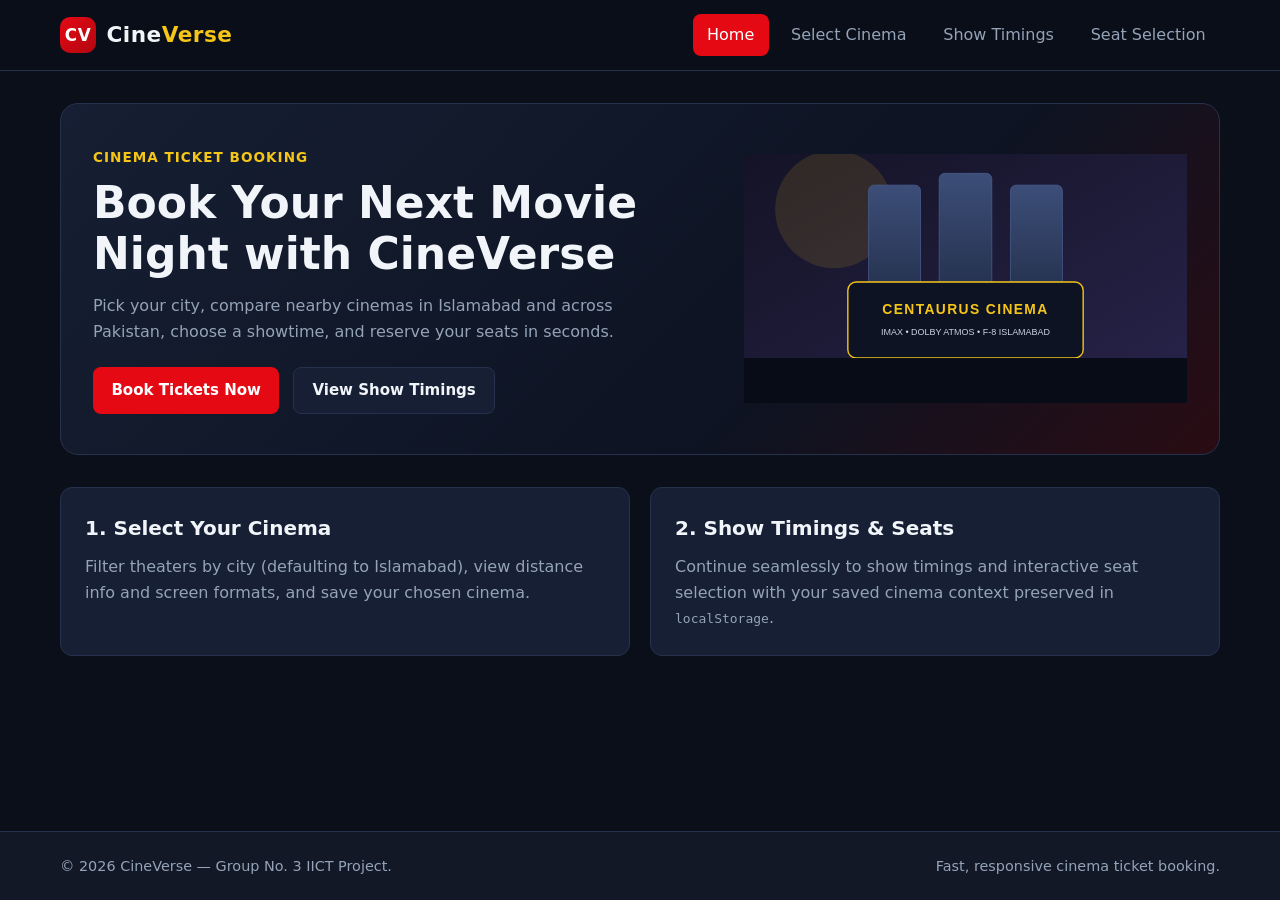
==== index.html @ bea9047e "Add project structure and Select Cinema page with localStorage" ====
<!DOCTYPE html>
<html lang="en">
<head>
  <meta charset="UTF-8" />
  <meta name="viewport" content="width=device-width, initial-scale=1.0" />
  <title>CineVerse | Cinema Ticket Booking</title>
  <link rel="stylesheet" href="css/style.css" />
</head>
<body>
  <!-- Site Header & Responsive Navigation -->
  <header class="site-header">
    <div class="container navbar">
      <a href="index.html" class="brand-logo" aria-label="CineVerse Home">
        <span class="brand-badge" aria-hidden="true">CV</span>
        <span>Cine<span class="brand-highlight">Verse</span></span>
      </a>

      <button
        type="button"
        id="hamburgerBtn"
        class="hamburger-btn"
        aria-label="Toggle navigation menu"
        aria-expanded="false"
        aria-controls="primaryNav"
      >
        <span class="hamburger-line"></span>
        <span class="hamburger-line"></span>
        <span class="hamburger-line"></span>
      </button>

      <nav aria-label="Primary Navigation">
        <ul id="primaryNav" class="nav-links">
          <li><a href="index.html" class="nav-link active">Home</a></li>
          <li><a href="pages/select-cinema.html" class="nav-link">Select Cinema</a></li>
          <li><a href="pages/show-timings.html" class="nav-link">Show Timings</a></li>
          <li><a href="pages/seat-selection.html" class="nav-link">Seat Selection</a></li>
        </ul>
      </nav>
    </div>
  </header>

  <!-- Main Landing Content -->
  <main class="main-content">
    <div class="container">
      <section class="landing-banner" aria-labelledby="heroHeading">
        <div>
          <span class="landing-eyebrow">Cinema Ticket Booking</span>
          <h1 id="heroHeading">Book Your Next Movie Night with CineVerse</h1>
          <p>
            Pick your city, compare nearby cinemas in Islamabad and across Pakistan,
            choose a showtime, and reserve your seats in seconds.
          </p>
          <div class="landing-actions">
            <a href="pages/select-cinema.html" class="btn btn-primary">Book Tickets Now</a>
            <a href="pages/show-timings.html" class="btn btn-secondary">View Show Timings</a>
          </div>
        </div>
        <div>
          <img
            src="images/centaurus-cinema.svg"
            alt="CineVerse featured partner cinema illustration"
          />
        </div>
      </section>

      <section class="starter-grid" aria-label="Booking Flow Overview">
        <article class="info-panel">
          <h2>1. Select Your Cinema</h2>
          <p>
            Filter theaters by city (defaulting to Islamabad), view distance info and
            screen formats, and save your chosen cinema.
          </p>
        </article>
        <article class="info-panel">
          <h2>2. Show Timings &amp; Seats</h2>
          <p>
            Continue seamlessly to show timings and interactive seat selection with
            your saved cinema context preserved in <code>localStorage</code>.
          </p>
        </article>
      </section>
    </div>
  </main>

  <!-- Site Footer -->
  <footer class="site-footer">
    <div class="container footer-inner">
      <p>&copy; 2026 CineVerse &mdash; Group No. 3 IICT Project.</p>
      <p>Fast, responsive cinema ticket booking.</p>
    </div>
  </footer>

  <script src="js/booking.js"></script>
</body>
</html>
---- css/style.css ----
/* ==========================================================================
   CineVerse - Main Stylesheet
   Semantic layout using CSS3 Flexbox, Grid, and responsive media queries.
   ========================================================================== */

/* 1. CSS Custom Properties (Theme Variables) */
:root {
  --color-bg: #0b0f19;
  --color-bg-elevated: #121826;
  --color-surface: #161f33;
  --color-surface-hover: #1d2842;
  --color-border: #26324d;
  --color-text: #f1f5f9;
  --color-text-muted: #94a3b8;
  --color-primary: #e50914;
  --color-primary-hover: #f41b26;
  --color-accent: #f5c518;
  --color-success: #10b981;

  --radius-sm: 8px;
  --radius-md: 12px;
  --radius-lg: 18px;
  --shadow-card: 0 12px 30px rgba(0, 0, 0, 0.35);
  --transition-fast: 0.2s ease;
  --max-width: 1200px;
}

/* 2. Base Reset & Typography */
*,
*::before,
*::after {
  box-sizing: border-box;
  margin: 0;
  padding: 0;
}

html {
  scroll-behavior: smooth;
}

body {
  font-family: "Segoe UI", system-ui, -apple-system, BlinkMacSystemFont, Roboto, sans-serif;
  background-color: var(--color-bg);
  color: var(--color-text);
  line-height: 1.6;
  min-height: 100vh;
  display: flex;
  flex-direction: column;
}

img {
  max-width: 100%;
  display: block;
}

a {
  color: inherit;
  text-decoration: none;
}

button,
select {
  font-family: inherit;
}

.container {
  width: 100%;
  max-width: var(--max-width);
  margin: 0 auto;
  padding: 0 1.25rem;
}

.sr-only {
  position: absolute;
  width: 1px;
  height: 1px;
  padding: 0;
  margin: -1px;
  overflow: hidden;
  clip: rect(0, 0, 0, 0);
  white-space: nowrap;
  border: 0;
}

/* 3. Header & Responsive Navigation (Flexbox + Mobile Hamburger) */
.site-header {
  background-color: rgba(11, 15, 25, 0.94);
  border-bottom: 1px solid var(--color-border);
  position: sticky;
  top: 0;
  z-index: 100;
  backdrop-filter: blur(10px);
}

.navbar {
  display: flex;
  align-items: center;
  justify-content: space-between;
  min-height: 70px;
  position: relative;
}

.brand-logo {
  display: flex;
  align-items: center;
  gap: 0.65rem;
  font-size: 1.35rem;
  font-weight: 800;
  letter-spacing: 0.5px;
}

.brand-badge {
  display: inline-flex;
  align-items: center;
  justify-content: center;
  width: 36px;
  height: 36px;
  border-radius: 10px;
  background: linear-gradient(135deg, var(--color-primary), #b20710);
  color: #ffffff;
  font-size: 1.05rem;
  font-weight: 900;
}

.brand-highlight {
  color: var(--color-accent);
}

/* Hamburger button (visible on mobile) */
.hamburger-btn {
  display: none;
  flex-direction: column;
  justify-content: center;
  gap: 5px;
  width: 42px;
  height: 42px;
  background-color: var(--color-surface);
  border: 1px solid var(--color-border);
  border-radius: var(--radius-sm);
  cursor: pointer;
  padding: 0 9px;
}

.hamburger-line {
  width: 100%;
  height: 2px;
  background-color: var(--color-text);
  border-radius: 2px;
  transition: transform var(--transition-fast), opacity var(--transition-fast);
}

.hamburger-btn[aria-expanded="true"] .hamburger-line:nth-child(1) {
  transform: translateY(7px) rotate(45deg);
}

.hamburger-btn[aria-expanded="true"] .hamburger-line:nth-child(2) {
  opacity: 0;
}

.hamburger-btn[aria-expanded="true"] .hamburger-line:nth-child(3) {
  transform: translateY(-7px) rotate(-45deg);
}

.nav-links {
  display: flex;
  align-items: center;
  list-style: none;
  gap: 0.5rem;
}

.nav-link {
  display: inline-block;
  padding: 0.5rem 0.9rem;
  border-radius: var(--radius-sm);
  color: var(--color-text-muted);
  font-weight: 500;
  transition: color var(--transition-fast), background-color var(--transition-fast);
}

.nav-link:hover,
.nav-link:focus-visible {
  color: var(--color-text);
  background-color: var(--color-surface);
}

.nav-link.active {
  color: #ffffff;
  background-color: var(--color-primary);
}

/* 4. Main Content & Booking Progress Stepper */
.main-content {
  flex: 1;
  padding: 2rem 0 3.5rem;
}

.booking-steps {
  display: flex;
  align-items: center;
  gap: 0.75rem;
  flex-wrap: wrap;
  margin-bottom: 1.75rem;
  padding: 0.9rem 1.1rem;
  background-color: var(--color-bg-elevated);
  border: 1px solid var(--color-border);
  border-radius: var(--radius-md);
}

.step-item {
  display: flex;
  align-items: center;
  gap: 0.5rem;
  font-size: 0.92rem;
  color: var(--color-text-muted);
}

.step-number {
  display: inline-flex;
  align-items: center;
  justify-content: center;
  width: 26px;
  height: 26px;
  border-radius: 50%;
  background-color: var(--color-surface);
  border: 1px solid var(--color-border);
  font-size: 0.8rem;
  font-weight: 700;
}

.step-item.active {
  color: var(--color-text);
  font-weight: 600;
}

.step-item.active .step-number {
  background-color: var(--color-primary);
  border-color: var(--color-primary);
  color: #ffffff;
}

.step-item.completed {
  color: var(--color-success);
}

.step-item.completed .step-number {
  background-color: rgba(16, 185, 129, 0.18);
  border-color: var(--color-success);
  color: var(--color-success);
}

.step-divider {
  color: var(--color-border);
}

/* 5. Page Hero & Filter Bar */
.page-hero {
  display: flex;
  flex-wrap: wrap;
  align-items: flex-end;
  justify-content: space-between;
  gap: 1.5rem;
  margin-bottom: 1.75rem;
}

.hero-text h1 {
  font-size: clamp(1.65rem, 3vw, 2.3rem);
  line-height: 1.2;
  margin-bottom: 0.45rem;
}

.hero-text p {
  color: var(--color-text-muted);
  max-width: 620px;
}

.city-filter-box {
  display: flex;
  flex-direction: column;
  gap: 0.4rem;
  min-width: 230px;
}

.city-filter-label {
  font-size: 0.85rem;
  font-weight: 600;
  color: var(--color-accent);
  text-transform: uppercase;
  letter-spacing: 0.5px;
}

.city-select {
  appearance: none;
  background-color: var(--color-surface);
  color: var(--color-text);
  border: 1px solid var(--color-border);
  border-radius: var(--radius-sm);
  padding: 0.7rem 2.25rem 0.7rem 0.95rem;
  font-size: 1rem;
  font-weight: 500;
  cursor: pointer;
  background-image: linear-gradient(45deg, transparent 50%, var(--color-text-muted) 50%),
    linear-gradient(135deg, var(--color-text-muted) 50%, transparent 50%);
  background-position: calc(100% - 18px) 50%, calc(100% - 12px) 50%;
  background-size: 6px 6px, 6px 6px;
  background-repeat: no-repeat;
  transition: border-color var(--transition-fast);
}

.city-select:hover,
.city-select:focus {
  outline: none;
  border-color: var(--color-accent);
}

/* Results summary & saved selection banner */
.results-toolbar {
  display: flex;
  flex-wrap: wrap;
  align-items: center;
  justify-content: space-between;
  gap: 0.75rem;
  margin-bottom: 1.25rem;
}

.results-count {
  font-size: 0.95rem;
  color: var(--color-text-muted);
}

.saved-selection-pill {
  display: inline-flex;
  align-items: center;
  gap: 0.5rem;
  padding: 0.4rem 0.85rem;
  border-radius: 999px;
  background-color: rgba(245, 197, 24, 0.12);
  border: 1px solid rgba(245, 197, 24, 0.35);
  color: var(--color-accent);
  font-size: 0.88rem;
}

/* 6. Cinema Cards Grid (CSS Grid) */
.cinema-grid {
  display: grid;
  grid-template-columns: repeat(3, minmax(0, 1fr));
  gap: 1.5rem;
}

.cinema-card {
  background-color: var(--color-surface);
  border: 1px solid var(--color-border);
  border-radius: var(--radius-md);
  overflow: hidden;
  display: flex;
  flex-direction: column;
  box-shadow: var(--shadow-card);
  transition: transform var(--transition-fast), border-color var(--transition-fast),
    background-color var(--transition-fast);
}

.cinema-card:hover {
  transform: translateY(-4px);
  border-color: var(--color-accent);
  background-color: var(--color-surface-hover);
}

.cinema-card.is-selected {
  border-color: var(--color-primary);
  box-shadow: 0 0 0 2px rgba(229, 9, 20, 0.35), var(--shadow-card);
}

.cinema-card-media {
  position: relative;
  aspect-ratio: 16 / 9;
  background-color: var(--color-bg-elevated);
  overflow: hidden;
}

.cinema-card-media img {
  width: 100%;
  height: 100%;
  object-fit: cover;
}

.distance-badge {
  position: absolute;
  top: 0.75rem;
  right: 0.75rem;
  background-color: rgba(11, 15, 25, 0.88);
  color: var(--color-accent);
  border: 1px solid rgba(245, 197, 24, 0.4);
  padding: 0.25rem 0.65rem;
  border-radius: 999px;
  font-size: 0.8rem;
  font-weight: 600;
}

.cinema-card-body {
  padding: 1.2rem;
  display: flex;
  flex-direction: column;
  flex: 1;
  gap: 0.8rem;
}

.cinema-card-header {
  display: flex;
  align-items: flex-start;
  justify-content: space-between;
  gap: 0.75rem;
}

.cinema-title {
  font-size: 1.18rem;
  font-weight: 700;
  line-height: 1.3;
}

.cinema-rating {
  flex-shrink: 0;
  background-color: rgba(16, 185, 129, 0.14);
  color: var(--color-success);
  border: 1px solid rgba(16, 185, 129, 0.35);
  padding: 0.18rem 0.5rem;
  border-radius: 6px;
  font-size: 0.82rem;
  font-weight: 700;
}

.cinema-location {
  color: var(--color-text-muted);
  font-size: 0.92rem;
}

.cinema-meta {
  display: flex;
  flex-wrap: wrap;
  gap: 0.45rem;
}

.feature-tag {
  font-size: 0.78rem;
  font-weight: 600;
  padding: 0.22rem 0.55rem;
  border-radius: 6px;
  background-color: var(--color-bg-elevated);
  border: 1px solid var(--color-border);
  color: #cbd5e1;
}

.cinema-card-footer {
  margin-top: auto;
  padding-top: 0.65rem;
  border-top: 1px solid var(--color-border);
  display: flex;
  align-items: center;
  justify-content: space-between;
  gap: 0.75rem;
}

.screens-info {
  font-size: 0.85rem;
  color: var(--color-text-muted);
}

/* 7. Buttons */
.btn {
  display: inline-flex;
  align-items: center;
  justify-content: center;
  gap: 0.4rem;
  padding: 0.65rem 1.15rem;
  border-radius: var(--radius-sm);
  border: none;
  font-size: 0.94rem;
  font-weight: 600;
  cursor: pointer;
  transition: background-color var(--transition-fast), transform var(--transition-fast);
}

.btn-primary {
  background-color: var(--color-primary);
  color: #ffffff;
}

.btn-primary:hover,
.btn-primary:focus-visible {
  background-color: var(--color-primary-hover);
}

.btn-secondary {
  background-color: var(--color-surface);
  color: var(--color-text);
  border: 1px solid var(--color-border);
}

.btn-secondary:hover,
.btn-secondary:focus-visible {
  background-color: var(--color-surface-hover);
}

/* 8. Home Landing & Starter Page Sections */
.landing-banner {
  background: linear-gradient(135deg, #161f33 0%, #0d1322 65%, #2a0c13 100%);
  border: 1px solid var(--color-border);
  border-radius: var(--radius-lg);
  padding: 2.5rem 2rem;
  display: grid;
  grid-template-columns: 1.4fr 1fr;
  gap: 2rem;
  align-items: center;
  margin-bottom: 2rem;
}

.landing-eyebrow {
  display: inline-block;
  color: var(--color-accent);
  font-size: 0.85rem;
  font-weight: 700;
  text-transform: uppercase;
  letter-spacing: 1px;
  margin-bottom: 0.6rem;
}

.landing-banner h1 {
  font-size: clamp(1.9rem, 3.6vw, 2.75rem);
  line-height: 1.15;
  margin-bottom: 0.85rem;
}

.landing-banner p {
  color: var(--color-text-muted);
  margin-bottom: 1.4rem;
  max-width: 56ch;
}

.landing-actions {
  display: flex;
  flex-wrap: wrap;
  gap: 0.85rem;
}

.info-panel {
  background-color: var(--color-surface);
  border: 1px solid var(--color-border);
  border-radius: var(--radius-md);
  padding: 1.5rem;
}

.info-panel h2 {
  font-size: 1.25rem;
  margin-bottom: 0.65rem;
}

.info-panel p {
  color: var(--color-text-muted);
}

.starter-grid {
  display: grid;
  grid-template-columns: repeat(2, minmax(0, 1fr));
  gap: 1.25rem;
  margin-top: 1.25rem;
}

.empty-state {
  grid-column: 1 / -1;
  text-align: center;
  padding: 2.5rem 1.5rem;
  background-color: var(--color-surface);
  border: 1px dashed var(--color-border);
  border-radius: var(--radius-md);
  color: var(--color-text-muted);
}

/* 9. Footer */
.site-footer {
  background-color: var(--color-bg-elevated);
  border-top: 1px solid var(--color-border);
  padding: 1.4rem 0;
  color: var(--color-text-muted);
  font-size: 0.9rem;
}

.footer-inner {
  display: flex;
  flex-wrap: wrap;
  align-items: center;
  justify-content: space-between;
  gap: 0.75rem;
}

/* 10. Responsive Breakpoints (Tablet & Mobile) */
@media (max-width: 992px) {
  .cinema-grid {
    grid-template-columns: repeat(2, minmax(0, 1fr));
  }

  .landing-banner {
    grid-template-columns: 1fr;
  }
}

@media (max-width: 768px) {
  .hamburger-btn {
    display: flex;
  }

  .nav-links {
    display: none;
    position: absolute;
    top: 70px;
    left: 0;
    right: 0;
    flex-direction: column;
    align-items: stretch;
    background-color: var(--color-bg-elevated);
    border: 1px solid var(--color-border);
    border-radius: var(--radius-md);
    padding: 0.75rem;
    box-shadow: var(--shadow-card);
  }

  .nav-links.is-open {
    display: flex;
  }

  .nav-link {
    width: 100%;
    padding: 0.75rem 1rem;
  }

  .cinema-grid,
  .starter-grid {
    grid-template-columns: 1fr;
  }

  .city-filter-box {
    width: 100%;
  }
}
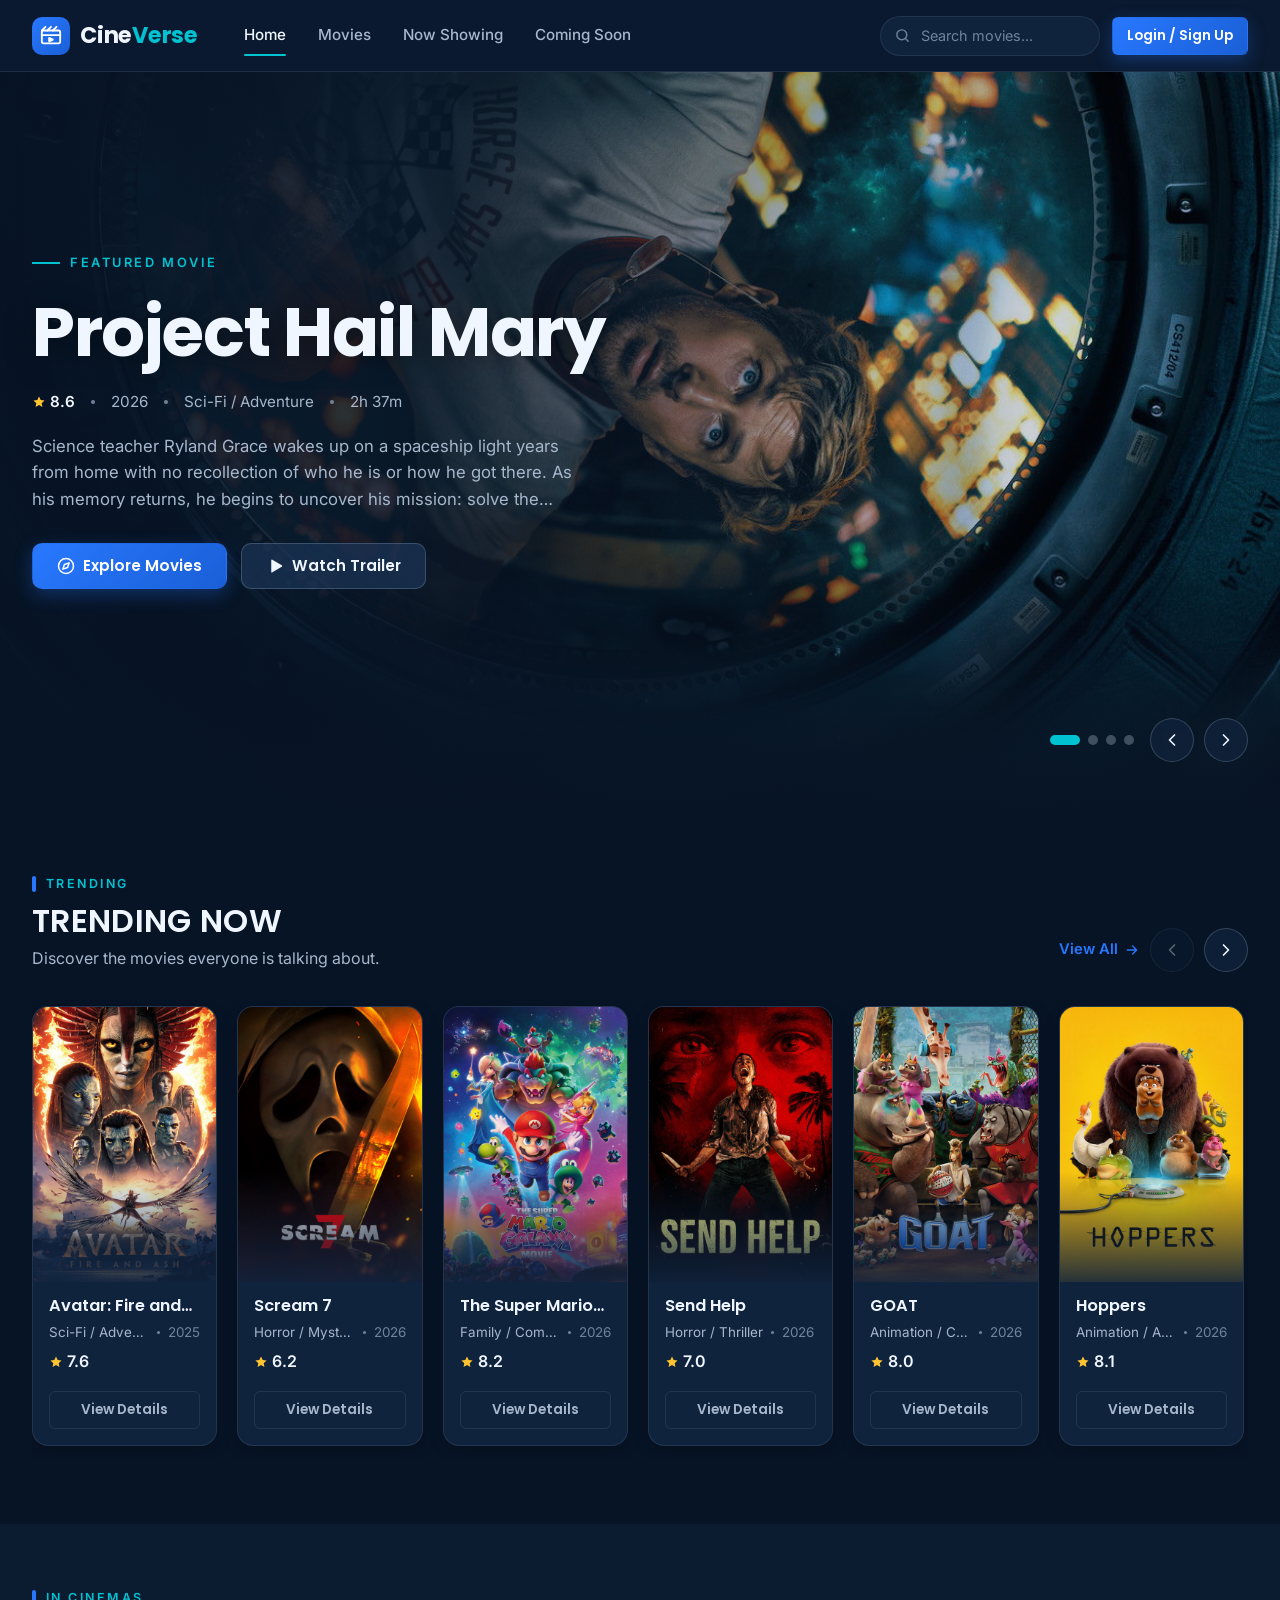
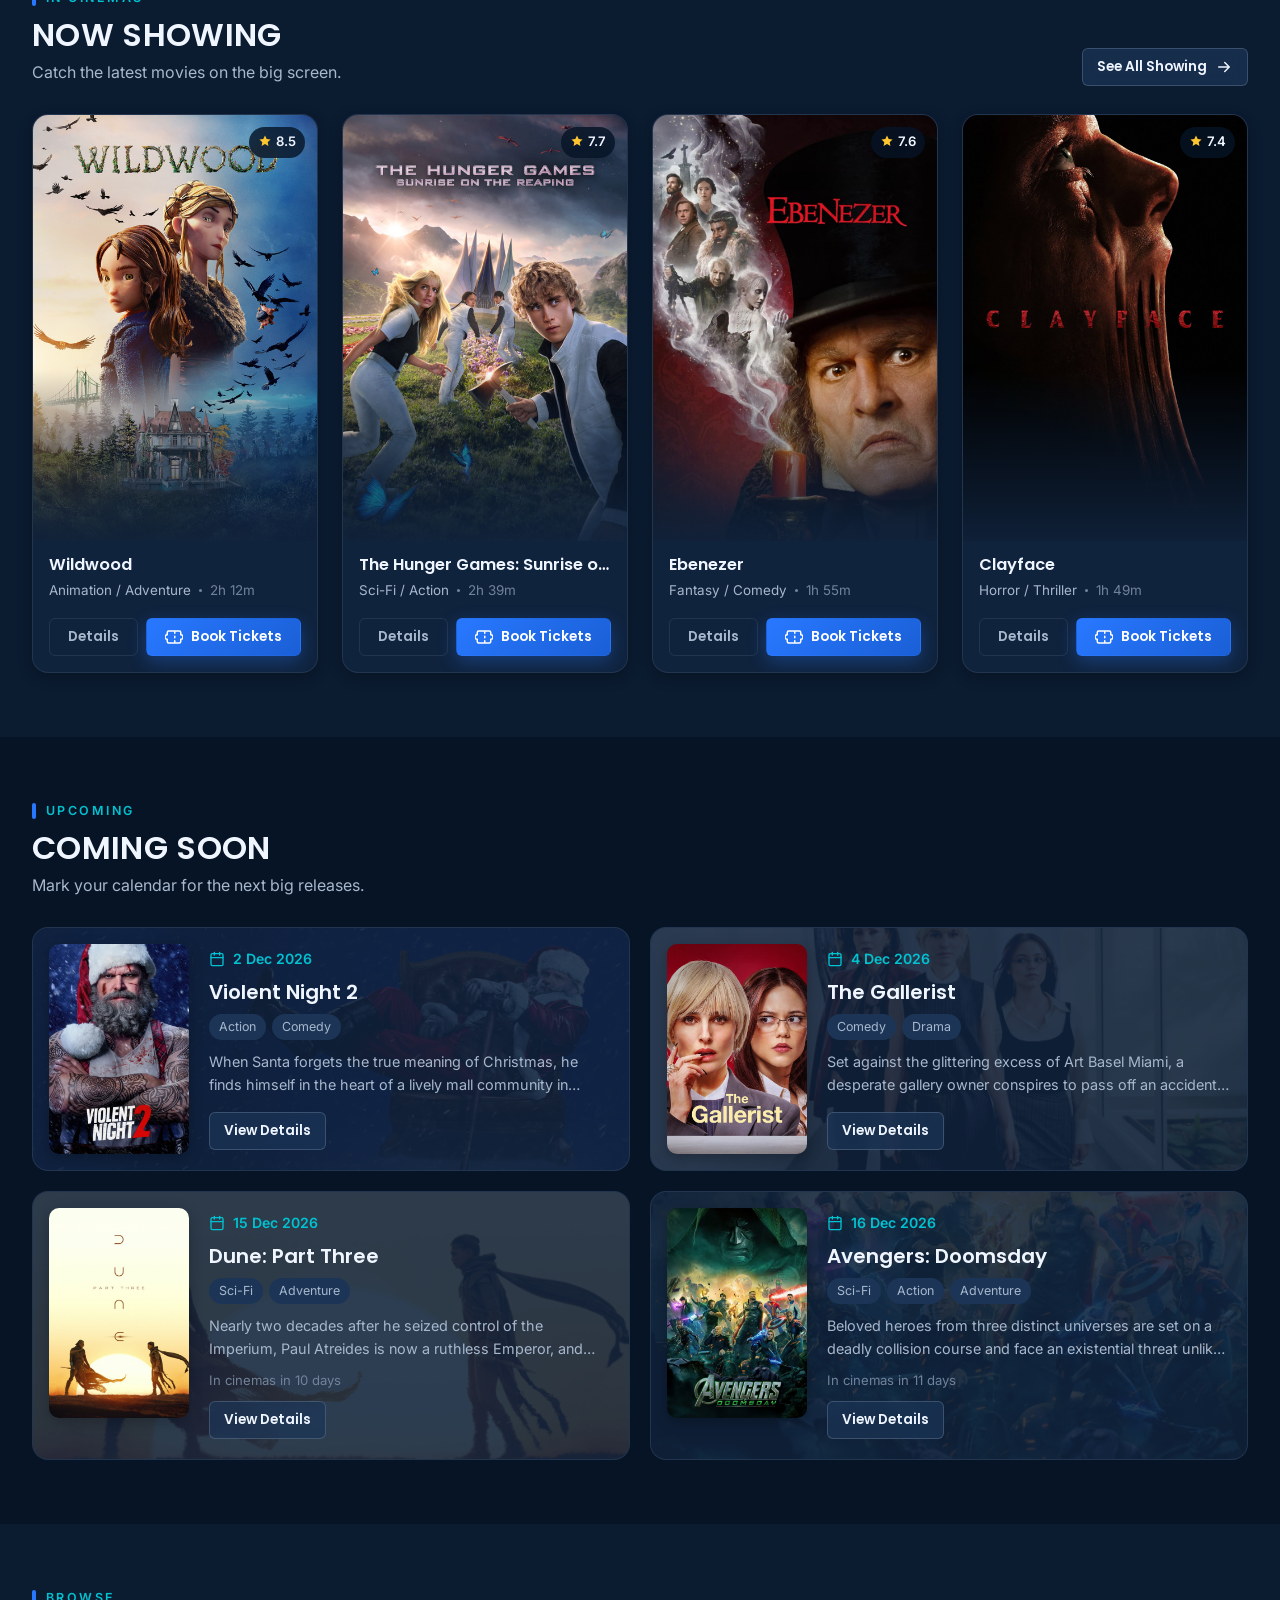
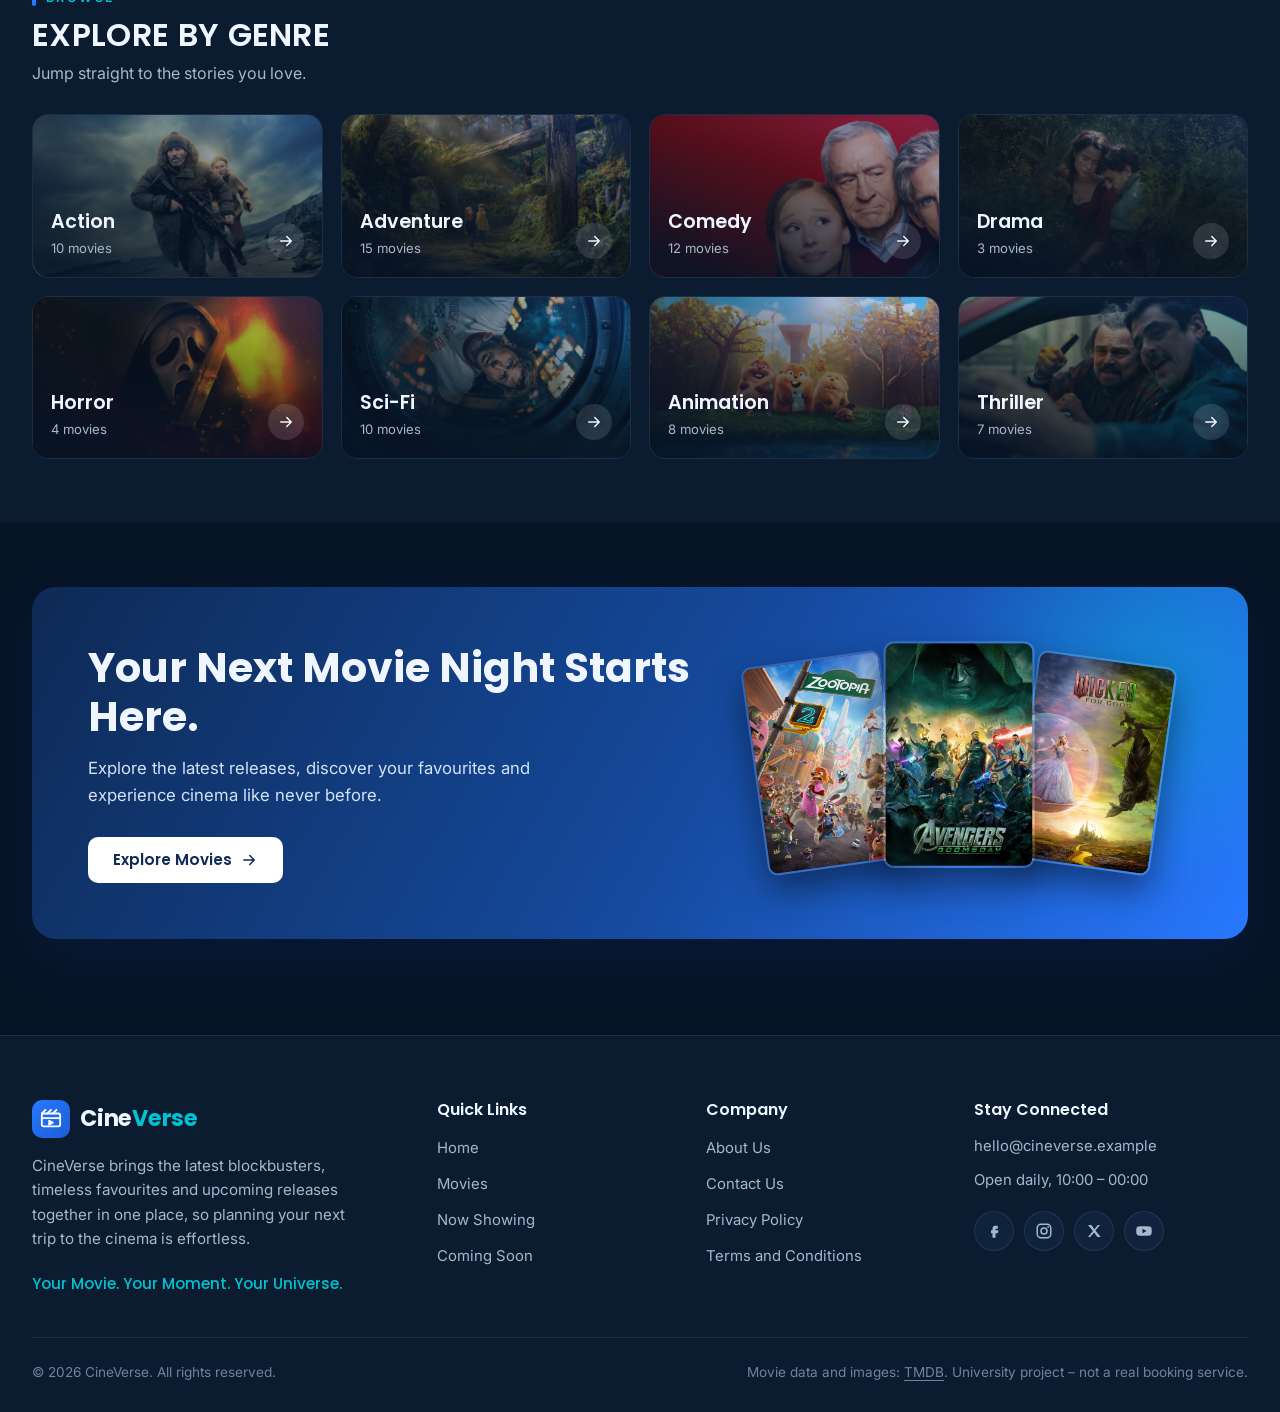
==== commit 47b0b5da: "Theme changed Theme is changed and so are the files. New images of movies are added which are real a" ====
--- a/index.html
+++ b/index.html
@@ -1,95 +1,218 @@
 <!DOCTYPE html>
 <html lang="en">
 <head>
-  <meta charset="UTF-8" />
-  <meta name="viewport" content="width=device-width, initial-scale=1.0" />
-  <title>CineVerse | Cinema Ticket Booking</title>
-  <link rel="stylesheet" href="css/style.css" />
+  <meta charset="UTF-8">
+  <meta name="viewport" content="width=device-width, initial-scale=1.0">
+  <meta name="description" content="CineVerse – discover trending movies, see what is showing in cinemas and explore upcoming releases.">
+  <meta name="theme-color" content="#071426">
+  <title>CineVerse | Your Movie. Your Moment. Your Universe.</title>
+  <link rel="icon" href="assets/favicon.svg" type="image/svg+xml">
+  <link rel="preconnect" href="https://fonts.googleapis.com">
+  <link rel="preconnect" href="https://fonts.gstatic.com" crossorigin>
+  <link href="https://fonts.googleapis.com/css2?family=Inter:wght@400;500;600&family=Poppins:wght@500;600;700&display=swap" rel="stylesheet">
+  <link rel="stylesheet" href="css/style.css">
 </head>
-<body>
-  <!-- Site Header & Responsive Navigation -->
-  <header class="site-header">
-    <div class="container navbar">
-      <a href="index.html" class="brand-logo" aria-label="CineVerse Home">
-        <span class="brand-badge" aria-hidden="true">CV</span>
-        <span>Cine<span class="brand-highlight">Verse</span></span>
+<body data-page="home">
+  <a class="skip-link" href="#main">Skip to content</a>
+
+  <!-- ===== Shared navigation bar ===== -->
+  <header class="navbar">
+    <div class="container navbar__inner">
+      <a class="logo" href="index.html" aria-label="CineVerse home">
+        <span class="logo__icon"><svg viewBox="0 0 24 24" fill="none" stroke="currentColor" stroke-width="2" stroke-linecap="round" stroke-linejoin="round" aria-hidden="true"><rect x="2" y="6" width="20" height="14" rx="2"/><path d="m2 6 4-4M8 6l4-4M14 6l4-4M2 11h20"/><path d="m10 14 4 2-4 2z" fill="currentColor"/></svg></span>
+        <span>Cine<span class="logo__accent">Verse</span></span>
       </a>
-
-      <button
-        type="button"
-        id="hamburgerBtn"
-        class="hamburger-btn"
-        aria-label="Toggle navigation menu"
-        aria-expanded="false"
-        aria-controls="primaryNav"
-      >
-        <span class="hamburger-line"></span>
-        <span class="hamburger-line"></span>
-        <span class="hamburger-line"></span>
-      </button>
-
-      <nav aria-label="Primary Navigation">
-        <ul id="primaryNav" class="nav-links">
-          <li><a href="index.html" class="nav-link active">Home</a></li>
-          <li><a href="pages/select-cinema.html" class="nav-link">Select Cinema</a></li>
-          <li><a href="pages/show-timings.html" class="nav-link">Show Timings</a></li>
-          <li><a href="pages/seat-selection.html" class="nav-link">Seat Selection</a></li>
+      <nav aria-label="Main">
+        <ul class="nav-links">
+          <li><a href="index.html" class="is-active" aria-current="page">Home</a></li>
+          <li><a href="movies.html">Movies</a></li>
+          <li><a href="now-showing.html">Now Showing</a></li>
+          <li><a href="index.html#coming-soon">Coming Soon</a></li>
         </ul>
       </nav>
+      <div class="nav-actions">
+        <form class="nav-search" action="movies.html" method="get" role="search">
+          <svg viewBox="0 0 24 24" fill="none" stroke="currentColor" stroke-width="2" stroke-linecap="round" aria-hidden="true"><circle cx="11" cy="11" r="7"/><path d="m20 20-3.5-3.5"/></svg>
+          <label class="visually-hidden" for="nav-search-input">Search movies</label>
+          <input id="nav-search-input" type="search" name="search" placeholder="Search movies..." autocomplete="off">
+        </form>
+        <a class="btn btn--primary btn--sm btn--login" href="placeholder.html?page=login" data-login>Login / Sign Up</a>
+        <button class="nav-toggle" type="button" aria-label="Open menu" aria-expanded="false" aria-controls="mobile-menu">
+          <svg class="icon-open" viewBox="0 0 24 24" fill="none" stroke="currentColor" stroke-width="2" stroke-linecap="round" aria-hidden="true"><path d="M4 7h16M4 12h16M4 17h16"/></svg>
+          <svg class="icon-close" viewBox="0 0 24 24" fill="none" stroke="currentColor" stroke-width="2" stroke-linecap="round" aria-hidden="true"><path d="M18 6 6 18M6 6l12 12"/></svg>
+        </button>
+      </div>
     </div>
   </header>
 
-  <!-- Main Landing Content -->
-  <main class="main-content">
+  <!-- Mobile menu (opened by the hamburger button) -->
+  <div class="mobile-menu" id="mobile-menu">
+    <form class="nav-search" action="movies.html" method="get" role="search">
+          <svg viewBox="0 0 24 24" fill="none" stroke="currentColor" stroke-width="2" stroke-linecap="round" aria-hidden="true"><circle cx="11" cy="11" r="7"/><path d="m20 20-3.5-3.5"/></svg>
+          <label class="visually-hidden" for="mobile-search-input">Search movies</label>
+          <input id="mobile-search-input" type="search" name="search" placeholder="Search movies..." autocomplete="off">
+        </form>
+    <nav aria-label="Mobile">
+      <ul class="mobile-menu__links">
+        <li><a href="index.html" class="is-active" aria-current="page">Home</a></li>
+        <li><a href="movies.html">Movies</a></li>
+        <li><a href="now-showing.html">Now Showing</a></li>
+        <li><a href="index.html#coming-soon">Coming Soon</a></li>
+      </ul>
+    </nav>
+    <a class="btn btn--primary btn--block" href="placeholder.html?page=login" data-login>Login / Sign Up</a>
+  </div>
+
+  <main id="main">
+    <!-- ===== A. Hero carousel (slides are built from js/movies.js) ===== -->
+    <section class="hero" id="hero" aria-roledescription="carousel" aria-label="Featured movies">
+      <div class="hero__slides"></div>
+      <div class="hero__controls">
+        <div class="container">
+          <div class="hero__dots" role="group" aria-label="Choose slide"></div>
+          <div class="section-head__actions">
+            <button type="button" class="icon-btn hero__prev" aria-label="Previous slide"><svg viewBox="0 0 24 24" fill="none" stroke="currentColor" stroke-width="2" stroke-linecap="round" stroke-linejoin="round" aria-hidden="true"><path d="m15 18-6-6 6-6"/></svg></button>
+            <button type="button" class="icon-btn hero__next" aria-label="Next slide"><svg viewBox="0 0 24 24" fill="none" stroke="currentColor" stroke-width="2" stroke-linecap="round" stroke-linejoin="round" aria-hidden="true"><path d="m9 18 6-6-6-6"/></svg></button>
+          </div>
+        </div>
+      </div>
+    </section>
+
+    <!-- ===== B. Trending Now ===== -->
+    <section class="section" aria-labelledby="trending-title">
+      <div class="container reveal">
+        <div class="section-head">
+          <div>
+            <span class="section-head__eyebrow">Trending</span>
+            <h2 id="trending-title">TRENDING NOW</h2>
+            <p>Discover the movies everyone is talking about.</p>
+          </div>
+          <div class="section-head__actions">
+            <a class="text-link" href="movies.html">View All <svg viewBox="0 0 24 24" fill="none" stroke="currentColor" stroke-width="2" stroke-linecap="round" stroke-linejoin="round" aria-hidden="true"><path d="M5 12h14M13 6l6 6-6 6"/></svg></a>
+            <button type="button" class="icon-btn" id="trending-prev" aria-label="Scroll trending movies left"><svg viewBox="0 0 24 24" fill="none" stroke="currentColor" stroke-width="2" stroke-linecap="round" stroke-linejoin="round" aria-hidden="true"><path d="m15 18-6-6 6-6"/></svg></button>
+            <button type="button" class="icon-btn" id="trending-next" aria-label="Scroll trending movies right"><svg viewBox="0 0 24 24" fill="none" stroke="currentColor" stroke-width="2" stroke-linecap="round" stroke-linejoin="round" aria-hidden="true"><path d="m9 18 6-6-6-6"/></svg></button>
+          </div>
+        </div>
+        <div class="movie-row" id="trending-row"></div>
+      </div>
+    </section>
+
+    <!-- ===== C. Now Showing preview ===== -->
+    <section class="section section--alt" aria-labelledby="now-title">
+      <div class="container reveal">
+        <div class="section-head">
+          <div>
+            <span class="section-head__eyebrow">In Cinemas</span>
+            <h2 id="now-title">NOW SHOWING</h2>
+            <p>Catch the latest movies on the big screen.</p>
+          </div>
+          <div class="section-head__actions">
+            <a class="btn btn--secondary btn--sm" href="now-showing.html">See All Showing <svg viewBox="0 0 24 24" fill="none" stroke="currentColor" stroke-width="2" stroke-linecap="round" stroke-linejoin="round" aria-hidden="true"><path d="M5 12h14M13 6l6 6-6 6"/></svg></a>
+          </div>
+        </div>
+        <div class="movie-grid movie-grid--4" id="now-showing-grid"></div>
+      </div>
+    </section>
+
+    <!-- ===== D. Coming Soon preview ===== -->
+    <section class="section" id="coming-soon" aria-labelledby="soon-title">
+      <div class="container reveal">
+        <div class="section-head">
+          <div>
+            <span class="section-head__eyebrow">Upcoming</span>
+            <h2 id="soon-title">COMING SOON</h2>
+            <p>Mark your calendar for the next big releases.</p>
+          </div>
+        </div>
+        <div class="upcoming-grid" id="coming-soon-grid"></div>
+      </div>
+    </section>
+
+    <!-- ===== E. Explore by Genre ===== -->
+    <section class="section section--alt" aria-labelledby="genre-title">
+      <div class="container reveal">
+        <div class="section-head">
+          <div>
+            <span class="section-head__eyebrow">Browse</span>
+            <h2 id="genre-title">EXPLORE BY GENRE</h2>
+            <p>Jump straight to the stories you love.</p>
+          </div>
+        </div>
+        <div class="genre-grid" id="genre-grid"></div>
+      </div>
+    </section>
+
+    <!-- ===== F. Promotional banner ===== -->
+    <section class="section" aria-labelledby="promo-title">
+      <div class="container reveal">
+        <div class="promo">
+          <div>
+            <h2 id="promo-title">Your Next Movie Night Starts Here.</h2>
+            <p>Explore the latest releases, discover your favourites and experience cinema like never before.</p>
+            <a class="btn btn--primary" href="movies.html">Explore Movies <svg viewBox="0 0 24 24" fill="none" stroke="currentColor" stroke-width="2" stroke-linecap="round" stroke-linejoin="round" aria-hidden="true"><path d="M5 12h14M13 6l6 6-6 6"/></svg></a>
+          </div>
+          <div class="promo__posters" aria-hidden="true">
+            <img src="assets/posters/zootopia-2.jpg" alt="">
+            <img src="assets/posters/avengers-doomsday.jpg" alt="">
+            <img src="assets/posters/wicked-for-good.jpg" alt="">
+          </div>
+        </div>
+      </div>
+    </section>
+  </main>
+
+  <!-- ===== Shared footer ===== -->
+  <footer class="footer">
     <div class="container">
-      <section class="landing-banner" aria-labelledby="heroHeading">
+      <div class="footer__grid">
+        <div class="footer__brand">
+          <a class="logo" href="index.html" aria-label="CineVerse home">
+        <span class="logo__icon"><svg viewBox="0 0 24 24" fill="none" stroke="currentColor" stroke-width="2" stroke-linecap="round" stroke-linejoin="round" aria-hidden="true"><rect x="2" y="6" width="20" height="14" rx="2"/><path d="m2 6 4-4M8 6l4-4M14 6l4-4M2 11h20"/><path d="m10 14 4 2-4 2z" fill="currentColor"/></svg></span>
+        <span>Cine<span class="logo__accent">Verse</span></span>
+      </a>
+          <p>CineVerse brings the latest blockbusters, timeless favourites and upcoming releases together in one place, so planning your next trip to the cinema is effortless.</p>
+          <span class="footer__tagline">Your Movie. Your Moment. Your Universe.</span>
+        </div>
         <div>
-          <span class="landing-eyebrow">Cinema Ticket Booking</span>
-          <h1 id="heroHeading">Book Your Next Movie Night with CineVerse</h1>
-          <p>
-            Pick your city, compare nearby cinemas in Islamabad and across Pakistan,
-            choose a showtime, and reserve your seats in seconds.
-          </p>
-          <div class="landing-actions">
-            <a href="pages/select-cinema.html" class="btn btn-primary">Book Tickets Now</a>
-            <a href="pages/show-timings.html" class="btn btn-secondary">View Show Timings</a>
-          </div>
+          <h3>Quick Links</h3>
+          <ul class="footer__links">
+            <li><a href="index.html">Home</a></li>
+            <li><a href="movies.html">Movies</a></li>
+            <li><a href="now-showing.html">Now Showing</a></li>
+            <li><a href="index.html#coming-soon">Coming Soon</a></li>
+          </ul>
         </div>
         <div>
-          <img
-            src="images/centaurus-cinema.svg"
-            alt="CineVerse featured partner cinema illustration"
-          />
-        </div>
-      </section>
-
-      <section class="starter-grid" aria-label="Booking Flow Overview">
-        <article class="info-panel">
-          <h2>1. Select Your Cinema</h2>
-          <p>
-            Filter theaters by city (defaulting to Islamabad), view distance info and
-            screen formats, and save your chosen cinema.
-          </p>
-        </article>
-        <article class="info-panel">
-          <h2>2. Show Timings &amp; Seats</h2>
-          <p>
-            Continue seamlessly to show timings and interactive seat selection with
-            your saved cinema context preserved in <code>localStorage</code>.
-          </p>
-        </article>
-      </section>
-    </div>
-  </main>
-
-  <!-- Site Footer -->
-  <footer class="site-footer">
-    <div class="container footer-inner">
-      <p>&copy; 2026 CineVerse &mdash; Group No. 3 IICT Project.</p>
-      <p>Fast, responsive cinema ticket booking.</p>
+          <h3>Company</h3>
+          <ul class="footer__links">
+            <li><a href="placeholder.html?page=about">About Us</a></li>
+            <li><a href="placeholder.html?page=contact">Contact Us</a></li>
+            <li><a href="placeholder.html?page=privacy">Privacy Policy</a></li>
+            <li><a href="placeholder.html?page=terms">Terms and Conditions</a></li>
+          </ul>
+        </div>
+        <div>
+          <h3>Stay Connected</h3>
+          <div class="footer__contact">
+            <span>hello@cineverse.example</span>
+            <span>Open daily, 10:00 – 00:00</span>
+          </div>
+          <ul class="socials">
+            <li><a href="https://www.facebook.com/" target="_blank" rel="noopener" aria-label="CineVerse on Facebook"><svg viewBox="0 0 24 24" aria-hidden="true"><path d="M14 9h3V5h-3a4 4 0 0 0-4 4v2H8v4h2v6h4v-6h3l1-4h-4V9.5a.5.5 0 0 1 .5-.5z" fill="currentColor"/></svg></a></li>
+            <li><a href="https://www.instagram.com/" target="_blank" rel="noopener" aria-label="CineVerse on Instagram"><svg viewBox="0 0 24 24" aria-hidden="true"><rect x="3" y="3" width="18" height="18" rx="5" fill="none" stroke="currentColor" stroke-width="2"/><circle cx="12" cy="12" r="4" fill="none" stroke="currentColor" stroke-width="2"/><circle cx="17.5" cy="6.5" r="1.2" fill="currentColor"/></svg></a></li>
+            <li><a href="https://x.com/" target="_blank" rel="noopener" aria-label="CineVerse on X (Twitter)"><svg viewBox="0 0 24 24" aria-hidden="true"><path d="M4 4h4.5l4 5.6L17 4h3l-6.1 7.3L21 20h-4.5l-4.4-6.1L7 20H4l6.6-7.9z" fill="currentColor"/></svg></a></li>
+            <li><a href="https://www.youtube.com/" target="_blank" rel="noopener" aria-label="CineVerse on YouTube"><svg viewBox="0 0 24 24" aria-hidden="true"><path d="M22 8.2a3 3 0 0 0-2.1-2.1C18 5.6 12 5.6 12 5.6s-6 0-7.9.5A3 3 0 0 0 2 8.2 31 31 0 0 0 1.6 12a31 31 0 0 0 .4 3.8 3 3 0 0 0 2.1 2.1c1.9.5 7.9.5 7.9.5s6 0 7.9-.5a3 3 0 0 0 2.1-2.1 31 31 0 0 0 .4-3.8 31 31 0 0 0-.4-3.8z" fill="currentColor"/><path d="m10 15 5.2-3L10 9z" fill="#0B1B30"/></svg></a></li>
+          </ul>
+        </div>
+      </div>
+      <div class="footer__bottom">
+        <p>&copy; <span id="current-year">2026</span> CineVerse. All rights reserved.</p>
+        <p>Movie data and images: <a href="https://www.themoviedb.org/" target="_blank" rel="noopener">TMDB</a>. University project – not a real booking service.</p>
+      </div>
     </div>
   </footer>
 
-  <script src="js/booking.js"></script>
+  <script src="js/movies.js"></script>
+  <script src="js/script.js"></script>
 </body>
 </html>
--- a/css/style.css
+++ b/css/style.css
@@ -1,641 +1,646 @@
 /* ==========================================================================
-   CineVerse - Main Stylesheet
-   Semantic layout using CSS3 Flexbox, Grid, and responsive media queries.
+   CineVerse – Midnight Blue Cinema
+   Shared stylesheet for every page.
+
+   CONTENTS
+   1.  Design tokens (colours, fonts, spacing)
+   2.  Reset & base elements
+   3.  Layout helpers & buttons
+   4.  Navigation bar
+   5.  Hero carousel (homepage)
+   6.  Section headings
+   7.  Movie cards
+   8.  Horizontal movie row (Trending)
+   9.  Coming-soon cards
+   10. Genre cards
+   11. Promotional banner
+   12. Page header (Movies / Now Showing)
+   13. Toolbar: search, filters, sorting
+   14. Movie grid & empty state
+   15. Featured banner (Now Showing)
+   16. Movie details dialog
+   17. Footer
+   18. Placeholder page
+   19. Animations
+   20. Responsive breakpoints
    ========================================================================== */
 
-/* 1. CSS Custom Properties (Theme Variables) */
+/* 1. DESIGN TOKENS ======================================================= */
 :root {
-  --color-bg: #0b0f19;
-  --color-bg-elevated: #121826;
-  --color-surface: #161f33;
-  --color-surface-hover: #1d2842;
-  --color-border: #26324d;
-  --color-text: #f1f5f9;
-  --color-text-muted: #94a3b8;
-  --color-primary: #e50914;
-  --color-primary-hover: #f41b26;
-  --color-accent: #f5c518;
-  --color-success: #10b981;
-
-  --radius-sm: 8px;
-  --radius-md: 12px;
-  --radius-lg: 18px;
-  --shadow-card: 0 12px 30px rgba(0, 0, 0, 0.35);
-  --transition-fast: 0.2s ease;
-  --max-width: 1200px;
-}
-
-/* 2. Base Reset & Typography */
+  --bg-main: #071426;
+  --bg-secondary: #0B1B30;
+  --bg-card: #10233D;
+  --bg-elevated: #1C3557;
+  --primary: #2878FF;
+  --cyan: #00C2D1;
+  --text-main: #F0F6FF;
+  --text-secondary: #A7B7CC;
+  --text-muted: #71839B;
+
+  --gradient-primary: linear-gradient(135deg, #2878FF 0%, #1A5FD6 100%);
+  --border-subtle: rgba(167, 183, 204, 0.12);
+  --shadow-card: 0 10px 30px rgba(0, 0, 0, 0.35);
+  --shadow-soft: 0 4px 14px rgba(0, 0, 0, 0.25);
+
+  --font-heading: "Poppins", system-ui, sans-serif;
+  --font-body: "Inter", system-ui, sans-serif;
+
+  --radius-sm: 6px;
+  --radius-md: 10px;
+  --radius-lg: 16px;
+
+  --container: 1280px;
+  --nav-height: 72px;
+  --transition: 0.25s ease;
+}
+
+/* 2. RESET & BASE ======================================================== */
 *,
 *::before,
-*::after {
-  box-sizing: border-box;
-  margin: 0;
-  padding: 0;
-}
-
-html {
-  scroll-behavior: smooth;
-}
+*::after { box-sizing: border-box; margin: 0; padding: 0; }
+
+html { scroll-behavior: smooth; scroll-padding-top: calc(var(--nav-height) + 16px); }
 
 body {
-  font-family: "Segoe UI", system-ui, -apple-system, BlinkMacSystemFont, Roboto, sans-serif;
-  background-color: var(--color-bg);
-  color: var(--color-text);
+  font-family: var(--font-body);
+  font-size: 1rem;
   line-height: 1.6;
-  min-height: 100vh;
-  display: flex;
-  flex-direction: column;
-}
-
-img {
-  max-width: 100%;
-  display: block;
-}
-
-a {
-  color: inherit;
-  text-decoration: none;
-}
-
-button,
-select {
-  font-family: inherit;
-}
-
-.container {
-  width: 100%;
-  max-width: var(--max-width);
-  margin: 0 auto;
-  padding: 0 1.25rem;
-}
-
-.sr-only {
-  position: absolute;
-  width: 1px;
-  height: 1px;
-  padding: 0;
-  margin: -1px;
+  color: var(--text-main);
+  background-color: var(--bg-main);
+  overflow-x: hidden;
+  -webkit-font-smoothing: antialiased;
+}
+
+body.no-scroll { overflow: hidden; }
+
+h1, h2, h3, h4 { font-family: var(--font-heading); line-height: 1.2; font-weight: 600; }
+
+img { display: block; max-width: 100%; }
+
+a { color: inherit; text-decoration: none; }
+
+button, input, select { font: inherit; color: inherit; }
+
+button { cursor: pointer; background: none; border: none; }
+
+ul { list-style: none; }
+
+:focus-visible { outline: 2px solid var(--cyan); outline-offset: 3px; }
+
+.visually-hidden {
+  position: absolute !important; width: 1px; height: 1px; overflow: hidden;
+  clip: rect(0 0 0 0); white-space: nowrap; border: 0;
+}
+
+.skip-link {
+  position: absolute; left: 16px; top: -60px; z-index: 200;
+  padding: 10px 16px; border-radius: var(--radius-sm);
+  background: var(--primary); color: #fff; font-weight: 600;
+  transition: top var(--transition);
+}
+.skip-link:focus { top: 12px; }
+
+/* 3. LAYOUT HELPERS & BUTTONS ============================================ */
+.container { width: 100%; max-width: var(--container); margin: 0 auto; padding: 0 32px; }
+
+.section { padding: 64px 0; }
+.section--alt { background: var(--bg-secondary); }
+
+.btn {
+  display: inline-flex; align-items: center; justify-content: center; gap: 8px;
+  min-height: 46px; padding: 0 24px;
+  border-radius: var(--radius-md); border: 1px solid transparent;
+  font-family: var(--font-heading); font-weight: 600; font-size: 0.95rem;
+  white-space: nowrap;
+  transition: background var(--transition), border-color var(--transition),
+              color var(--transition), transform var(--transition), box-shadow var(--transition);
+}
+.btn svg { width: 18px; height: 18px; flex-shrink: 0; }
+.btn:active { transform: scale(0.97); }
+
+.btn--primary { background: var(--gradient-primary); color: #fff; box-shadow: 0 6px 18px rgba(40, 120, 255, 0.3); }
+.btn--primary:hover { background: linear-gradient(135deg, #3A86FF 0%, var(--cyan) 140%); box-shadow: 0 6px 22px rgba(0, 194, 209, 0.28); }
+
+.btn--secondary { background: rgba(28, 53, 87, 0.7); border-color: rgba(167, 183, 204, 0.25); color: var(--text-main); backdrop-filter: blur(6px); }
+.btn--secondary:hover { border-color: var(--cyan); color: var(--cyan); }
+
+.btn--ghost { color: var(--text-secondary); border-color: var(--border-subtle); }
+.btn--ghost:hover { color: var(--cyan); border-color: var(--cyan); }
+
+.btn--sm { min-height: 38px; padding: 0 14px; font-size: 0.85rem; border-radius: var(--radius-sm); }
+.btn--block { width: 100%; }
+
+.text-link {
+  display: inline-flex; align-items: center; gap: 6px;
+  color: var(--primary); font-weight: 600; font-size: 0.92rem;
+  transition: color var(--transition), gap var(--transition);
+}
+.text-link svg { width: 16px; height: 16px; }
+.text-link:hover { color: var(--cyan); gap: 10px; }
+
+.rating { display: inline-flex; align-items: center; gap: 4px; font-weight: 600; color: var(--text-main); }
+.rating svg { width: 14px; height: 14px; color: #FFC531; }
+.rating--tba { color: var(--text-muted); font-weight: 500; }
+
+.pill {
+  display: inline-flex; align-items: center; gap: 6px;
+  padding: 4px 10px; border-radius: 999px;
+  font-size: 0.72rem; font-weight: 600; letter-spacing: 0.06em; text-transform: uppercase;
+}
+.pill--primary { background: rgba(40, 120, 255, 0.18); color: #7FB0FF; border: 1px solid rgba(40, 120, 255, 0.4); }
+.pill--cyan { background: rgba(0, 194, 209, 0.15); color: var(--cyan); border: 1px solid rgba(0, 194, 209, 0.35); }
+.pill--dark { background: rgba(7, 20, 38, 0.82); color: var(--text-main); backdrop-filter: blur(6px); }
+
+/* 4. NAVIGATION BAR ====================================================== */
+.navbar {
+  position: sticky; top: 0; z-index: 100;
+  height: var(--nav-height);
+  background: rgba(11, 27, 48, 0.92);
+  backdrop-filter: blur(12px);
+  border-bottom: 1px solid var(--border-subtle);
+  transition: box-shadow var(--transition), background var(--transition);
+}
+.navbar.is-scrolled { background: rgba(11, 27, 48, 0.98); box-shadow: 0 6px 24px rgba(0, 0, 0, 0.35); }
+
+.navbar__inner { display: flex; align-items: center; gap: 32px; height: 100%; }
+
+.logo { display: inline-flex; align-items: center; gap: 10px; font-family: var(--font-heading); font-weight: 700; font-size: 1.4rem; letter-spacing: -0.01em; }
+.logo__icon {
+  display: grid; place-items: center; width: 38px; height: 38px;
+  border-radius: 10px; background: var(--gradient-primary); color: #fff;
+}
+.logo__icon svg { width: 22px; height: 22px; }
+.logo__accent { color: var(--cyan); }
+
+.nav-links { display: flex; align-items: center; gap: 4px; }
+.nav-links a {
+  position: relative; display: block; padding: 8px 14px;
+  border-radius: var(--radius-sm);
+  font-weight: 500; font-size: 0.95rem; color: var(--text-secondary);
+  transition: color var(--transition), background var(--transition);
+}
+.nav-links a:hover { color: var(--text-main); background: rgba(28, 53, 87, 0.6); }
+.nav-links a.is-active { color: var(--text-main); }
+.nav-links a.is-active::after {
+  content: ""; position: absolute; left: 14px; right: 14px; bottom: 0;
+  height: 2px; border-radius: 2px; background: var(--cyan);
+}
+
+.nav-actions { display: flex; align-items: center; gap: 12px; margin-left: auto; }
+
+.nav-search { position: relative; display: flex; align-items: center; }
+.nav-search input {
+  width: 220px; height: 40px; padding: 0 14px 0 40px;
+  border-radius: 999px; border: 1px solid var(--border-subtle);
+  background: var(--bg-card); color: var(--text-main); font-size: 0.9rem;
+  transition: border-color var(--transition), width var(--transition);
+}
+.nav-search input::placeholder { color: var(--text-muted); }
+.nav-search input:focus { outline: none; border-color: var(--cyan); width: 260px; }
+.nav-search svg { position: absolute; left: 14px; width: 17px; height: 17px; color: var(--text-muted); pointer-events: none; }
+
+.nav-toggle {
+  display: none; width: 44px; height: 44px; border-radius: var(--radius-sm);
+  align-items: center; justify-content: center; color: var(--text-main);
+  border: 1px solid var(--border-subtle);
+}
+.nav-toggle svg { width: 22px; height: 22px; }
+.nav-toggle .icon-close { display: none; }
+.nav-toggle[aria-expanded="true"] .icon-open { display: none; }
+.nav-toggle[aria-expanded="true"] .icon-close { display: block; }
+
+/* Mobile drawer menu (shown under 960px) */
+.mobile-menu {
+  position: fixed; top: var(--nav-height); left: 0; right: 0; bottom: 0; z-index: 99;
+  padding: 24px 24px 40px;
+  background: var(--bg-secondary);
+  border-top: 1px solid var(--border-subtle);
+  overflow-y: auto;
+  transform: translateY(-8px); opacity: 0; visibility: hidden;
+  transition: opacity var(--transition), transform var(--transition), visibility var(--transition);
+}
+.mobile-menu.is-open { transform: none; opacity: 1; visibility: visible; }
+.mobile-menu .nav-search input,
+.mobile-menu .nav-search input:focus { width: 100%; height: 48px; }
+.mobile-menu__links { display: flex; flex-direction: column; gap: 4px; margin: 20px 0; }
+.mobile-menu__links a {
+  display: block; padding: 14px 16px; border-radius: var(--radius-md);
+  font-family: var(--font-heading); font-weight: 500; font-size: 1.05rem; color: var(--text-secondary);
+}
+.mobile-menu__links a:hover { background: var(--bg-card); color: var(--text-main); }
+.mobile-menu__links a.is-active { background: var(--bg-card); color: var(--text-main); box-shadow: inset 3px 0 0 var(--cyan); }
+
+/* 5. HERO CAROUSEL ======================================================= */
+.hero { position: relative; height: min(82vh, 760px); min-height: 540px; overflow: hidden; background: var(--bg-main); }
+
+.hero__slide {
+  position: absolute; inset: 0;
+  opacity: 0; visibility: hidden;
+  transition: opacity 0.8s ease, visibility 0.8s ease;
+}
+.hero__slide.is-active { opacity: 1; visibility: visible; }
+
+.hero__bg { position: absolute; inset: 0; width: 100%; height: 100%; object-fit: cover; object-position: center 25%; transform: scale(1.04); transition: transform 7s ease; }
+.hero__slide.is-active .hero__bg { transform: scale(1); }
+
+.hero__overlay {
+  position: absolute; inset: 0;
+  background:
+    linear-gradient(90deg, rgba(7, 20, 38, 0.97) 0%, rgba(7, 20, 38, 0.82) 35%, rgba(7, 20, 38, 0.25) 70%, rgba(7, 20, 38, 0.1) 100%),
+    linear-gradient(0deg, var(--bg-main) 0%, rgba(7, 20, 38, 0) 35%);
+}
+
+.hero__slide > .container { height: 100%; }
+.hero__content { position: relative; z-index: 2; display: flex; flex-direction: column; justify-content: center; height: 100%; max-width: 620px; padding-bottom: 40px; }
+.hero__slide.is-active .hero__content > * { animation: fadeUp 0.7s ease both; }
+.hero__slide.is-active .hero__content > *:nth-child(2) { animation-delay: 0.08s; }
+.hero__slide.is-active .hero__content > *:nth-child(3) { animation-delay: 0.16s; }
+.hero__slide.is-active .hero__content > *:nth-child(4) { animation-delay: 0.24s; }
+.hero__slide.is-active .hero__content > *:nth-child(5) { animation-delay: 0.32s; }
+
+.hero__label { display: inline-flex; align-items: center; gap: 10px; margin-bottom: 18px; color: var(--cyan); font-size: 0.8rem; font-weight: 600; letter-spacing: 0.2em; text-transform: uppercase; }
+.hero__label::before { content: ""; width: 28px; height: 2px; background: var(--cyan); }
+
+.hero__title { font-size: clamp(2.4rem, 5.4vw, 4.4rem); font-weight: 700; letter-spacing: -0.02em; margin-bottom: 16px; text-shadow: 0 4px 30px rgba(0, 0, 0, 0.4); }
+
+.hero__meta { display: flex; flex-wrap: wrap; align-items: center; gap: 10px 16px; margin-bottom: 18px; color: var(--text-secondary); font-size: 0.95rem; }
+.hero__meta .dot { width: 4px; height: 4px; border-radius: 50%; background: var(--text-muted); }
+
+.hero__desc {
+  color: var(--text-secondary); font-size: 1.05rem; margin-bottom: 30px; max-width: 540px;
+  display: -webkit-box; -webkit-line-clamp: 3; line-clamp: 3; -webkit-box-orient: vertical; overflow: hidden;
+}
+
+.hero__actions { display: flex; flex-wrap: wrap; gap: 14px; }
+
+.hero__controls { position: absolute; z-index: 3; left: 0; right: 0; bottom: 48px; }
+.hero__controls .container { display: flex; align-items: center; justify-content: flex-end; gap: 16px; }
+
+.hero__dots { display: flex; gap: 8px; }
+.hero__dot { width: 10px; height: 10px; border-radius: 999px; background: rgba(167, 183, 204, 0.35); transition: width var(--transition), background var(--transition); }
+.hero__dot:hover { background: var(--text-secondary); }
+.hero__dot.is-active { width: 30px; background: var(--cyan); }
+
+.icon-btn {
+  display: inline-grid; place-items: center; width: 44px; height: 44px; flex-shrink: 0;
+  border-radius: 50%; border: 1px solid rgba(167, 183, 204, 0.25);
+  background: rgba(16, 35, 61, 0.75); color: var(--text-main); backdrop-filter: blur(6px);
+  transition: border-color var(--transition), color var(--transition), background var(--transition), opacity var(--transition);
+}
+.icon-btn svg { width: 20px; height: 20px; }
+.icon-btn:hover { border-color: var(--cyan); color: var(--cyan); }
+.icon-btn:disabled { opacity: 0.35; pointer-events: none; }
+
+/* 6. SECTION HEADINGS ==================================================== */
+.section-head { display: flex; align-items: flex-end; justify-content: space-between; gap: 24px; margin-bottom: 28px; }
+.section-head__eyebrow { display: inline-flex; align-items: center; gap: 10px; margin-bottom: 8px; color: var(--cyan); font-size: 0.78rem; font-weight: 600; letter-spacing: 0.2em; text-transform: uppercase; }
+.section-head__eyebrow::before { content: ""; width: 4px; height: 16px; border-radius: 2px; background: var(--primary); }
+.section-head h2 { font-size: clamp(1.5rem, 2.6vw, 2rem); letter-spacing: 0.01em; }
+.section-head p { margin-top: 6px; color: var(--text-secondary); }
+.section-head__actions { display: flex; align-items: center; gap: 10px; flex-shrink: 0; }
+
+/* 7. MOVIE CARDS ========================================================= */
+.movie-card {
+  position: relative; display: flex; flex-direction: column;
+  background: var(--bg-card);
+  border: 1px solid var(--border-subtle);
+  border-radius: var(--radius-lg);
   overflow: hidden;
-  clip: rect(0, 0, 0, 0);
-  white-space: nowrap;
-  border: 0;
-}
-
-/* 3. Header & Responsive Navigation (Flexbox + Mobile Hamburger) */
-.site-header {
-  background-color: rgba(11, 15, 25, 0.94);
-  border-bottom: 1px solid var(--color-border);
-  position: sticky;
-  top: 0;
-  z-index: 100;
-  backdrop-filter: blur(10px);
-}
-
-.navbar {
-  display: flex;
-  align-items: center;
-  justify-content: space-between;
-  min-height: 70px;
-  position: relative;
-}
-
-.brand-logo {
-  display: flex;
-  align-items: center;
-  gap: 0.65rem;
-  font-size: 1.35rem;
-  font-weight: 800;
-  letter-spacing: 0.5px;
-}
-
-.brand-badge {
-  display: inline-flex;
-  align-items: center;
-  justify-content: center;
-  width: 36px;
-  height: 36px;
-  border-radius: 10px;
-  background: linear-gradient(135deg, var(--color-primary), #b20710);
-  color: #ffffff;
-  font-size: 1.05rem;
-  font-weight: 900;
-}
-
-.brand-highlight {
-  color: var(--color-accent);
-}
-
-/* Hamburger button (visible on mobile) */
-.hamburger-btn {
-  display: none;
-  flex-direction: column;
-  justify-content: center;
-  gap: 5px;
-  width: 42px;
-  height: 42px;
-  background-color: var(--color-surface);
-  border: 1px solid var(--color-border);
-  border-radius: var(--radius-sm);
-  cursor: pointer;
-  padding: 0 9px;
-}
-
-.hamburger-line {
-  width: 100%;
-  height: 2px;
-  background-color: var(--color-text);
-  border-radius: 2px;
-  transition: transform var(--transition-fast), opacity var(--transition-fast);
-}
-
-.hamburger-btn[aria-expanded="true"] .hamburger-line:nth-child(1) {
-  transform: translateY(7px) rotate(45deg);
-}
-
-.hamburger-btn[aria-expanded="true"] .hamburger-line:nth-child(2) {
-  opacity: 0;
-}
-
-.hamburger-btn[aria-expanded="true"] .hamburger-line:nth-child(3) {
-  transform: translateY(-7px) rotate(-45deg);
-}
-
-.nav-links {
-  display: flex;
-  align-items: center;
-  list-style: none;
-  gap: 0.5rem;
-}
-
-.nav-link {
-  display: inline-block;
-  padding: 0.5rem 0.9rem;
-  border-radius: var(--radius-sm);
-  color: var(--color-text-muted);
-  font-weight: 500;
-  transition: color var(--transition-fast), background-color var(--transition-fast);
-}
-
-.nav-link:hover,
-.nav-link:focus-visible {
-  color: var(--color-text);
-  background-color: var(--color-surface);
-}
-
-.nav-link.active {
-  color: #ffffff;
-  background-color: var(--color-primary);
-}
-
-/* 4. Main Content & Booking Progress Stepper */
-.main-content {
-  flex: 1;
-  padding: 2rem 0 3.5rem;
-}
-
-.booking-steps {
-  display: flex;
-  align-items: center;
-  gap: 0.75rem;
-  flex-wrap: wrap;
-  margin-bottom: 1.75rem;
-  padding: 0.9rem 1.1rem;
-  background-color: var(--color-bg-elevated);
-  border: 1px solid var(--color-border);
-  border-radius: var(--radius-md);
-}
-
-.step-item {
-  display: flex;
-  align-items: center;
-  gap: 0.5rem;
-  font-size: 0.92rem;
-  color: var(--color-text-muted);
-}
-
-.step-number {
-  display: inline-flex;
-  align-items: center;
-  justify-content: center;
-  width: 26px;
-  height: 26px;
-  border-radius: 50%;
-  background-color: var(--color-surface);
-  border: 1px solid var(--color-border);
-  font-size: 0.8rem;
-  font-weight: 700;
-}
-
-.step-item.active {
-  color: var(--color-text);
-  font-weight: 600;
-}
-
-.step-item.active .step-number {
-  background-color: var(--color-primary);
-  border-color: var(--color-primary);
-  color: #ffffff;
-}
-
-.step-item.completed {
-  color: var(--color-success);
-}
-
-.step-item.completed .step-number {
-  background-color: rgba(16, 185, 129, 0.18);
-  border-color: var(--color-success);
-  color: var(--color-success);
-}
-
-.step-divider {
-  color: var(--color-border);
-}
-
-/* 5. Page Hero & Filter Bar */
-.page-hero {
-  display: flex;
-  flex-wrap: wrap;
-  align-items: flex-end;
-  justify-content: space-between;
-  gap: 1.5rem;
-  margin-bottom: 1.75rem;
-}
-
-.hero-text h1 {
-  font-size: clamp(1.65rem, 3vw, 2.3rem);
-  line-height: 1.2;
-  margin-bottom: 0.45rem;
-}
-
-.hero-text p {
-  color: var(--color-text-muted);
-  max-width: 620px;
-}
-
-.city-filter-box {
-  display: flex;
-  flex-direction: column;
-  gap: 0.4rem;
-  min-width: 230px;
-}
-
-.city-filter-label {
-  font-size: 0.85rem;
-  font-weight: 600;
-  color: var(--color-accent);
-  text-transform: uppercase;
-  letter-spacing: 0.5px;
-}
-
-.city-select {
-  appearance: none;
-  background-color: var(--color-surface);
-  color: var(--color-text);
-  border: 1px solid var(--color-border);
-  border-radius: var(--radius-sm);
-  padding: 0.7rem 2.25rem 0.7rem 0.95rem;
-  font-size: 1rem;
-  font-weight: 500;
-  cursor: pointer;
-  background-image: linear-gradient(45deg, transparent 50%, var(--color-text-muted) 50%),
-    linear-gradient(135deg, var(--color-text-muted) 50%, transparent 50%);
-  background-position: calc(100% - 18px) 50%, calc(100% - 12px) 50%;
-  background-size: 6px 6px, 6px 6px;
-  background-repeat: no-repeat;
-  transition: border-color var(--transition-fast);
-}
-
-.city-select:hover,
-.city-select:focus {
-  outline: none;
-  border-color: var(--color-accent);
-}
-
-/* Results summary & saved selection banner */
-.results-toolbar {
-  display: flex;
-  flex-wrap: wrap;
-  align-items: center;
-  justify-content: space-between;
-  gap: 0.75rem;
-  margin-bottom: 1.25rem;
-}
-
-.results-count {
-  font-size: 0.95rem;
-  color: var(--color-text-muted);
-}
-
-.saved-selection-pill {
-  display: inline-flex;
-  align-items: center;
-  gap: 0.5rem;
-  padding: 0.4rem 0.85rem;
-  border-radius: 999px;
-  background-color: rgba(245, 197, 24, 0.12);
-  border: 1px solid rgba(245, 197, 24, 0.35);
-  color: var(--color-accent);
-  font-size: 0.88rem;
-}
-
-/* 6. Cinema Cards Grid (CSS Grid) */
-.cinema-grid {
-  display: grid;
-  grid-template-columns: repeat(3, minmax(0, 1fr));
-  gap: 1.5rem;
-}
-
-.cinema-card {
-  background-color: var(--color-surface);
-  border: 1px solid var(--color-border);
-  border-radius: var(--radius-md);
-  overflow: hidden;
-  display: flex;
-  flex-direction: column;
-  box-shadow: var(--shadow-card);
-  transition: transform var(--transition-fast), border-color var(--transition-fast),
-    background-color var(--transition-fast);
-}
-
-.cinema-card:hover {
-  transform: translateY(-4px);
-  border-color: var(--color-accent);
-  background-color: var(--color-surface-hover);
-}
-
-.cinema-card.is-selected {
-  border-color: var(--color-primary);
-  box-shadow: 0 0 0 2px rgba(229, 9, 20, 0.35), var(--shadow-card);
-}
-
-.cinema-card-media {
-  position: relative;
-  aspect-ratio: 16 / 9;
-  background-color: var(--color-bg-elevated);
-  overflow: hidden;
-}
-
-.cinema-card-media img {
-  width: 100%;
-  height: 100%;
-  object-fit: cover;
-}
-
-.distance-badge {
-  position: absolute;
-  top: 0.75rem;
-  right: 0.75rem;
-  background-color: rgba(11, 15, 25, 0.88);
-  color: var(--color-accent);
-  border: 1px solid rgba(245, 197, 24, 0.4);
-  padding: 0.25rem 0.65rem;
-  border-radius: 999px;
-  font-size: 0.8rem;
-  font-weight: 600;
-}
-
-.cinema-card-body {
-  padding: 1.2rem;
-  display: flex;
-  flex-direction: column;
-  flex: 1;
-  gap: 0.8rem;
-}
-
-.cinema-card-header {
-  display: flex;
-  align-items: flex-start;
-  justify-content: space-between;
-  gap: 0.75rem;
-}
-
-.cinema-title {
-  font-size: 1.18rem;
-  font-weight: 700;
-  line-height: 1.3;
-}
-
-.cinema-rating {
-  flex-shrink: 0;
-  background-color: rgba(16, 185, 129, 0.14);
-  color: var(--color-success);
-  border: 1px solid rgba(16, 185, 129, 0.35);
-  padding: 0.18rem 0.5rem;
-  border-radius: 6px;
-  font-size: 0.82rem;
-  font-weight: 700;
-}
-
-.cinema-location {
-  color: var(--color-text-muted);
-  font-size: 0.92rem;
-}
-
-.cinema-meta {
-  display: flex;
-  flex-wrap: wrap;
-  gap: 0.45rem;
-}
-
-.feature-tag {
-  font-size: 0.78rem;
-  font-weight: 600;
-  padding: 0.22rem 0.55rem;
-  border-radius: 6px;
-  background-color: var(--color-bg-elevated);
-  border: 1px solid var(--color-border);
-  color: #cbd5e1;
-}
-
-.cinema-card-footer {
-  margin-top: auto;
-  padding-top: 0.65rem;
-  border-top: 1px solid var(--color-border);
-  display: flex;
-  align-items: center;
-  justify-content: space-between;
-  gap: 0.75rem;
-}
-
-.screens-info {
-  font-size: 0.85rem;
-  color: var(--color-text-muted);
-}
-
-/* 7. Buttons */
-.btn {
-  display: inline-flex;
-  align-items: center;
-  justify-content: center;
-  gap: 0.4rem;
-  padding: 0.65rem 1.15rem;
-  border-radius: var(--radius-sm);
-  border: none;
-  font-size: 0.94rem;
-  font-weight: 600;
-  cursor: pointer;
-  transition: background-color var(--transition-fast), transform var(--transition-fast);
-}
-
-.btn-primary {
-  background-color: var(--color-primary);
-  color: #ffffff;
-}
-
-.btn-primary:hover,
-.btn-primary:focus-visible {
-  background-color: var(--color-primary-hover);
-}
-
-.btn-secondary {
-  background-color: var(--color-surface);
-  color: var(--color-text);
-  border: 1px solid var(--color-border);
-}
-
-.btn-secondary:hover,
-.btn-secondary:focus-visible {
-  background-color: var(--color-surface-hover);
-}
-
-/* 8. Home Landing & Starter Page Sections */
-.landing-banner {
-  background: linear-gradient(135deg, #161f33 0%, #0d1322 65%, #2a0c13 100%);
-  border: 1px solid var(--color-border);
-  border-radius: var(--radius-lg);
-  padding: 2.5rem 2rem;
-  display: grid;
-  grid-template-columns: 1.4fr 1fr;
-  gap: 2rem;
-  align-items: center;
-  margin-bottom: 2rem;
-}
-
-.landing-eyebrow {
-  display: inline-block;
-  color: var(--color-accent);
-  font-size: 0.85rem;
-  font-weight: 700;
-  text-transform: uppercase;
-  letter-spacing: 1px;
-  margin-bottom: 0.6rem;
-}
-
-.landing-banner h1 {
-  font-size: clamp(1.9rem, 3.6vw, 2.75rem);
-  line-height: 1.15;
-  margin-bottom: 0.85rem;
-}
-
-.landing-banner p {
-  color: var(--color-text-muted);
-  margin-bottom: 1.4rem;
-  max-width: 56ch;
-}
-
-.landing-actions {
-  display: flex;
-  flex-wrap: wrap;
-  gap: 0.85rem;
-}
-
-.info-panel {
-  background-color: var(--color-surface);
-  border: 1px solid var(--color-border);
-  border-radius: var(--radius-md);
-  padding: 1.5rem;
-}
-
-.info-panel h2 {
-  font-size: 1.25rem;
-  margin-bottom: 0.65rem;
-}
-
-.info-panel p {
-  color: var(--color-text-muted);
-}
-
-.starter-grid {
-  display: grid;
-  grid-template-columns: repeat(2, minmax(0, 1fr));
-  gap: 1.25rem;
-  margin-top: 1.25rem;
-}
-
-.empty-state {
-  grid-column: 1 / -1;
-  text-align: center;
-  padding: 2.5rem 1.5rem;
-  background-color: var(--color-surface);
-  border: 1px dashed var(--color-border);
-  border-radius: var(--radius-md);
-  color: var(--color-text-muted);
-}
-
-/* 9. Footer */
-.site-footer {
-  background-color: var(--color-bg-elevated);
-  border-top: 1px solid var(--color-border);
-  padding: 1.4rem 0;
-  color: var(--color-text-muted);
-  font-size: 0.9rem;
-}
-
-.footer-inner {
-  display: flex;
-  flex-wrap: wrap;
-  align-items: center;
-  justify-content: space-between;
-  gap: 0.75rem;
-}
-
-/* 10. Responsive Breakpoints (Tablet & Mobile) */
-@media (max-width: 992px) {
-  .cinema-grid {
-    grid-template-columns: repeat(2, minmax(0, 1fr));
-  }
-
-  .landing-banner {
-    grid-template-columns: 1fr;
-  }
-}
-
+  box-shadow: var(--shadow-soft);
+  transition: transform var(--transition), box-shadow var(--transition), border-color var(--transition);
+}
+.movie-card:hover { transform: translateY(-4px); box-shadow: var(--shadow-card); border-color: rgba(0, 194, 209, 0.35); }
+
+.movie-card__poster { position: relative; aspect-ratio: 2 / 3; overflow: hidden; background: var(--bg-elevated); }
+.movie-card__poster img { width: 100%; height: 100%; object-fit: cover; transition: transform 0.5s ease; }
+.movie-card:hover .movie-card__poster img { transform: scale(1.06); }
+.movie-card__poster::after { content: ""; position: absolute; inset: auto 0 0 0; height: 40%; background: linear-gradient(0deg, rgba(16, 35, 61, 0.9), transparent); pointer-events: none; }
+
+.movie-card__badge { position: absolute; top: 12px; left: 12px; z-index: 1; }
+.movie-card__rating-badge { position: absolute; top: 12px; right: 12px; z-index: 1; padding: 4px 9px; border-radius: 999px; background: rgba(7, 20, 38, 0.82); font-size: 0.82rem; backdrop-filter: blur(6px); }
+
+.movie-card__body { display: flex; flex-direction: column; flex: 1; gap: 6px; padding: 14px 16px 16px; }
+.movie-card__title { font-size: 1.02rem; font-weight: 600; display: -webkit-box; -webkit-line-clamp: 1; line-clamp: 1; -webkit-box-orient: vertical; overflow: hidden; }
+.movie-card__meta { display: flex; align-items: center; gap: 8px; min-width: 0; color: var(--text-muted); font-size: 0.84rem; white-space: nowrap; }
+.movie-card__meta > * { flex-shrink: 0; }
+.movie-card__meta .dot { width: 3px; height: 3px; border-radius: 50%; background: var(--text-muted); }
+.movie-card__meta .movie-card__genre { flex-shrink: 1; min-width: 0; overflow: hidden; text-overflow: ellipsis; color: var(--text-secondary); }
+.movie-card__actions { display: flex; flex-wrap: wrap; gap: 8px; margin-top: auto; padding-top: 10px; }
+.movie-card__actions .btn { flex: 1 1 auto; }
+
+/* 8. HORIZONTAL MOVIE ROW ================================================ */
+.movie-row {
+  display: grid; grid-auto-flow: column;
+  grid-auto-columns: calc((100% - 5 * 20px) / 6);
+  gap: 20px;
+  overflow-x: auto; scroll-snap-type: x mandatory; scroll-behavior: smooth;
+  padding: 6px 2px 14px;
+  scrollbar-width: none;
+}
+.movie-row::-webkit-scrollbar { display: none; }
+.movie-row > * { scroll-snap-align: start; }
+
+/* 9. COMING-SOON CARDS =================================================== */
+.upcoming-grid { display: grid; grid-template-columns: repeat(2, 1fr); gap: 20px; }
+
+.upcoming-card {
+  position: relative; display: grid; grid-template-columns: 140px 1fr; gap: 20px;
+  padding: 16px; border-radius: var(--radius-lg);
+  background: var(--bg-card); border: 1px solid var(--border-subtle);
+  overflow: hidden; isolation: isolate;
+  transition: border-color var(--transition), transform var(--transition), box-shadow var(--transition);
+}
+.upcoming-card__bg { position: absolute; inset: 0; z-index: -1; width: 100%; height: 100%; object-fit: cover; opacity: 0.12; transition: opacity var(--transition); }
+.upcoming-card:hover { border-color: rgba(0, 194, 209, 0.35); transform: translateY(-3px); box-shadow: var(--shadow-card); }
+.upcoming-card:hover .upcoming-card__bg { opacity: 0.2; }
+
+.upcoming-card__poster { aspect-ratio: 2 / 3; border-radius: var(--radius-md); overflow: hidden; box-shadow: var(--shadow-soft); }
+.upcoming-card__poster img { width: 100%; height: 100%; object-fit: cover; }
+
+.upcoming-card__body { display: flex; flex-direction: column; gap: 10px; min-width: 0; padding: 4px 0; }
+.upcoming-card__date { display: inline-flex; align-items: center; gap: 8px; color: var(--cyan); font-weight: 600; font-size: 0.88rem; }
+.upcoming-card__date svg { width: 16px; height: 16px; }
+.upcoming-card__title { font-size: 1.25rem; }
+.upcoming-card__genres { display: flex; flex-wrap: wrap; gap: 6px; }
+.tag { padding: 3px 10px; border-radius: 999px; background: var(--bg-elevated); color: var(--text-secondary); font-size: 0.78rem; }
+.upcoming-card__desc { color: var(--text-secondary); font-size: 0.9rem; display: -webkit-box; -webkit-line-clamp: 2; line-clamp: 2; -webkit-box-orient: vertical; overflow: hidden; }
+.upcoming-card__body .btn { align-self: flex-start; margin-top: auto; }
+
+.countdown { color: var(--text-muted); font-size: 0.82rem; }
+
+/* 10. GENRE CARDS ======================================================== */
+.genre-grid { display: grid; grid-template-columns: repeat(4, 1fr); gap: 18px; }
+
+.genre-card {
+  position: relative; display: flex; align-items: flex-end; justify-content: space-between; gap: 12px;
+  aspect-ratio: 16 / 9; padding: 18px;
+  border-radius: var(--radius-lg); overflow: hidden; isolation: isolate;
+  border: 1px solid var(--border-subtle);
+  transition: transform var(--transition), border-color var(--transition), box-shadow var(--transition);
+}
+.genre-card img { position: absolute; inset: 0; z-index: -2; width: 100%; height: 100%; object-fit: cover; transition: transform 0.5s ease; }
+.genre-card::before { content: ""; position: absolute; inset: 0; z-index: -1; background: linear-gradient(20deg, rgba(7, 20, 38, 0.95) 10%, rgba(11, 27, 48, 0.55) 60%, rgba(40, 120, 255, 0.25) 100%); transition: background var(--transition); }
+.genre-card:hover { transform: translateY(-4px); border-color: var(--cyan); box-shadow: var(--shadow-card); }
+.genre-card:hover img { transform: scale(1.07); }
+.genre-card__name { font-family: var(--font-heading); font-weight: 600; font-size: 1.2rem; }
+.genre-card__count { display: block; color: var(--text-secondary); font-size: 0.82rem; font-family: var(--font-body); font-weight: 400; }
+.genre-card__arrow { display: grid; place-items: center; width: 36px; height: 36px; border-radius: 50%; background: rgba(240, 246, 255, 0.12); transition: background var(--transition), color var(--transition); }
+.genre-card__arrow svg { width: 18px; height: 18px; }
+.genre-card:hover .genre-card__arrow { background: var(--cyan); color: var(--bg-main); }
+
+/* 11. PROMOTIONAL BANNER ================================================= */
+.promo {
+  position: relative; display: grid; grid-template-columns: 1.3fr 1fr; align-items: center; gap: 32px;
+  padding: 56px; border-radius: 24px; overflow: hidden; isolation: isolate;
+  background: linear-gradient(120deg, #0E2A55 0%, #154A9E 55%, #2878FF 100%);
+  box-shadow: 0 20px 50px rgba(8, 30, 70, 0.5);
+}
+.promo::after { content: ""; position: absolute; z-index: -1; right: -120px; top: -120px; width: 420px; height: 420px; border-radius: 50%; background: radial-gradient(circle, rgba(0, 194, 209, 0.35), transparent 70%); }
+.promo h2 { font-size: clamp(1.7rem, 3.2vw, 2.6rem); font-weight: 700; margin-bottom: 14px; }
+.promo p { color: #D3E2F7; font-size: 1.05rem; margin-bottom: 28px; max-width: 520px; }
+.promo .btn--primary { background: #fff; color: #0E2A55; box-shadow: none; }
+.promo .btn--primary:hover { background: var(--cyan); color: var(--bg-main); }
+.promo__posters { position: relative; height: 240px; }
+.promo__posters img {
+  position: absolute; top: 50%; width: 140px; aspect-ratio: 2 / 3; object-fit: cover;
+  border-radius: var(--radius-md); box-shadow: 0 16px 34px rgba(0, 0, 0, 0.45);
+  border: 2px solid rgba(255, 255, 255, 0.15);
+}
+.promo__posters img:nth-child(1) { left: 6%; transform: translateY(-50%) rotate(-8deg); }
+.promo__posters img:nth-child(2) { left: 50%; z-index: 1; transform: translate(-50%, -54%) scale(1.08); }
+.promo__posters img:nth-child(3) { right: 6%; transform: translateY(-50%) rotate(8deg); }
+
+/* 12. PAGE HEADER ======================================================== */
+.page-header { position: relative; padding: 72px 0 48px; overflow: hidden; isolation: isolate; border-bottom: 1px solid var(--border-subtle); }
+.page-header__bg { position: absolute; inset: 0; z-index: -2; width: 100%; height: 100%; object-fit: cover; object-position: center 30%; opacity: 0.22; }
+.page-header::after { content: ""; position: absolute; inset: 0; z-index: -1; background: radial-gradient(ellipse at 15% 0%, rgba(40, 120, 255, 0.25), transparent 55%), linear-gradient(0deg, var(--bg-main) 0%, rgba(7, 20, 38, 0.6) 100%); }
+.breadcrumb { display: flex; gap: 8px; margin-bottom: 14px; color: var(--text-muted); font-size: 0.88rem; }
+.breadcrumb a:hover { color: var(--cyan); }
+.page-header h1 { font-size: clamp(2.2rem, 4.5vw, 3.4rem); font-weight: 700; letter-spacing: -0.02em; }
+.page-header p { margin-top: 10px; color: var(--text-secondary); font-size: 1.1rem; }
+
+/* 13. TOOLBAR: SEARCH, FILTERS, SORTING ================================== */
+.toolbar { display: flex; flex-direction: column; gap: 18px; padding: 22px; margin-bottom: 28px; border-radius: var(--radius-lg); background: var(--bg-secondary); border: 1px solid var(--border-subtle); }
+
+.toolbar__row { display: flex; flex-wrap: wrap; align-items: center; gap: 14px; }
+
+.search-box { position: relative; flex: 1 1 320px; }
+.search-box > svg { position: absolute; left: 16px; top: 50%; width: 20px; height: 20px; color: var(--text-muted); transform: translateY(-50%); pointer-events: none; }
+.search-box input {
+  width: 100%; height: 52px; padding: 0 48px;
+  border-radius: var(--radius-md); border: 1px solid var(--border-subtle);
+  background: var(--bg-card); font-size: 1rem;
+  transition: border-color var(--transition), box-shadow var(--transition);
+}
+.search-box input::placeholder { color: var(--text-muted); }
+.search-box input:focus { outline: none; border-color: var(--cyan); box-shadow: 0 0 0 3px rgba(0, 194, 209, 0.15); }
+.search-box input::-webkit-search-cancel-button { display: none; }
+.search-clear { position: absolute; right: 8px; top: 50%; transform: translateY(-50%); display: grid; place-items: center; width: 36px; height: 36px; border-radius: 50%; color: var(--text-muted); transition: color var(--transition), background var(--transition); }
+.search-clear svg { width: 18px; height: 18px; }
+.search-clear:hover { color: var(--cyan); background: var(--bg-elevated); }
+.search-clear[hidden] { display: none; }
+
+.select-field { display: flex; flex-direction: column; gap: 4px; }
+.select-field label { color: var(--text-muted); font-size: 0.75rem; font-weight: 600; letter-spacing: 0.08em; text-transform: uppercase; }
+.select-field select {
+  height: 44px; min-width: 150px; padding: 0 38px 0 14px;
+  border-radius: var(--radius-md); border: 1px solid var(--border-subtle);
+  background: var(--bg-card) url("data:image/svg+xml,%3Csvg xmlns='http://www.w3.org/2000/svg' viewBox='0 0 24 24' fill='none' stroke='%23A7B7CC' stroke-width='2'%3E%3Cpath d='m6 9 6 6 6-6'/%3E%3C/svg%3E") no-repeat right 12px center / 16px;
+  appearance: none; cursor: pointer;
+  transition: border-color var(--transition);
+}
+.select-field select:hover, .select-field select:focus { outline: none; border-color: var(--cyan); }
+
+.filter-chips { display: flex; flex-wrap: wrap; gap: 8px; }
+.chip {
+  min-height: 38px; padding: 0 16px; border-radius: 999px;
+  border: 1px solid var(--border-subtle); background: var(--bg-card);
+  color: var(--text-secondary); font-size: 0.9rem; font-weight: 500;
+  transition: background var(--transition), border-color var(--transition), color var(--transition);
+}
+.chip:hover { border-color: var(--cyan); color: var(--text-main); }
+.chip.is-active { background: var(--gradient-primary); border-color: transparent; color: #fff; box-shadow: 0 4px 14px rgba(40, 120, 255, 0.3); }
+
+.results-bar { display: flex; flex-wrap: wrap; align-items: center; justify-content: space-between; gap: 12px; margin-bottom: 20px; color: var(--text-secondary); font-size: 0.95rem; }
+.results-bar strong { color: var(--text-main); }
+
+/* 14. MOVIE GRID & EMPTY STATE =========================================== */
+.movie-grid { display: grid; grid-template-columns: repeat(auto-fill, minmax(210px, 1fr)); gap: 24px; }
+.movie-grid--4 { grid-template-columns: repeat(4, 1fr); }
+
+.empty-state { display: flex; flex-direction: column; align-items: center; gap: 14px; padding: 64px 24px; text-align: center; border-radius: var(--radius-lg); background: var(--bg-secondary); border: 1px dashed rgba(167, 183, 204, 0.25); }
+.empty-state[hidden] { display: none; }
+.empty-state__icon { display: grid; place-items: center; width: 72px; height: 72px; border-radius: 50%; background: var(--bg-elevated); color: var(--cyan); }
+.empty-state__icon svg { width: 32px; height: 32px; }
+.empty-state h3 { font-size: 1.3rem; }
+.empty-state p { color: var(--text-secondary); max-width: 420px; }
+
+/* 15. FEATURED BANNER (Now Showing) ====================================== */
+.featured {
+  position: relative; display: grid; grid-template-columns: 260px 1fr; gap: 40px; align-items: center;
+  padding: 40px; border-radius: 24px; overflow: hidden; isolation: isolate;
+  border: 1px solid var(--border-subtle); box-shadow: var(--shadow-card);
+}
+.featured__bg { position: absolute; inset: 0; z-index: -2; width: 100%; height: 100%; object-fit: cover; }
+.featured::before { content: ""; position: absolute; inset: 0; z-index: -1; background: linear-gradient(90deg, rgba(7, 20, 38, 0.97) 0%, rgba(7, 20, 38, 0.85) 50%, rgba(7, 20, 38, 0.45) 100%); }
+.featured__poster { border-radius: var(--radius-lg); overflow: hidden; aspect-ratio: 2 / 3; box-shadow: 0 20px 40px rgba(0, 0, 0, 0.5); }
+.featured__poster img { width: 100%; height: 100%; object-fit: cover; }
+.featured__body { max-width: 640px; }
+.featured__body h2 { font-size: clamp(1.8rem, 3.4vw, 2.8rem); font-weight: 700; margin: 14px 0 12px; }
+.featured__body p { color: var(--text-secondary); margin: 16px 0 26px; }
+.featured__tags { display: flex; flex-wrap: wrap; gap: 8px; }
+.featured__actions { display: flex; flex-wrap: wrap; gap: 12px; }
+
+
+/* 16. MOVIE DETAILS DIALOG =============================================== */
+.movie-dialog {
+  width: min(880px, calc(100% - 32px)); max-height: calc(100vh - 48px);
+  margin: auto; padding: 0; border: 1px solid var(--border-subtle); border-radius: 20px;
+  background: var(--bg-secondary); color: var(--text-main);
+  box-shadow: 0 30px 80px rgba(0, 0, 0, 0.6);
+  overflow: auto;
+}
+.movie-dialog::backdrop { background: rgba(3, 10, 20, 0.75); backdrop-filter: blur(4px); }
+.movie-dialog[open] { animation: dialogIn 0.3s ease; }
+.movie-dialog__hero { position: relative; aspect-ratio: 16 / 7; }
+.movie-dialog__hero img { width: 100%; height: 100%; object-fit: cover; }
+.movie-dialog__hero::after { content: ""; position: absolute; inset: 0; background: linear-gradient(0deg, var(--bg-secondary) 0%, rgba(11, 27, 48, 0) 70%); }
+.movie-dialog__close { position: absolute; top: 14px; right: 14px; z-index: 2; }
+.movie-dialog__content { display: grid; grid-template-columns: 160px 1fr; gap: 28px; padding: 0 32px 32px; margin-top: -90px; position: relative; z-index: 1; }
+.movie-dialog__poster { aspect-ratio: 2 / 3; border-radius: var(--radius-md); overflow: hidden; box-shadow: var(--shadow-card); border: 2px solid rgba(240, 246, 255, 0.1); }
+.movie-dialog__poster img { width: 100%; height: 100%; object-fit: cover; }
+.movie-dialog__info { padding-top: 60px; }
+.movie-dialog__info h2 { font-size: 1.9rem; margin: 10px 0; }
+.movie-dialog__meta { display: flex; flex-wrap: wrap; align-items: center; gap: 8px 16px; color: var(--text-secondary); font-size: 0.92rem; margin-bottom: 14px; }
+.movie-dialog__info p { color: var(--text-secondary); margin: 14px 0 22px; }
+.movie-dialog__actions { display: flex; flex-wrap: wrap; gap: 12px; }
+
+/* 17. FOOTER ============================================================= */
+.footer { margin-top: 32px; padding: 64px 0 28px; background: var(--bg-secondary); border-top: 1px solid var(--border-subtle); }
+.footer__grid { display: grid; grid-template-columns: 1.6fr 1fr 1fr 1.2fr; gap: 40px; padding-bottom: 40px; border-bottom: 1px solid var(--border-subtle); }
+.footer__brand p { margin: 16px 0 20px; color: var(--text-secondary); max-width: 320px; font-size: 0.95rem; }
+.footer__tagline { color: var(--cyan); font-family: var(--font-heading); font-weight: 500; font-size: 0.95rem; }
+.footer h3 { margin-bottom: 16px; font-size: 1rem; }
+.footer__links { display: flex; flex-direction: column; gap: 10px; }
+.footer__links a { color: var(--text-secondary); font-size: 0.93rem; transition: color var(--transition), padding var(--transition); }
+.footer__links a:hover { color: var(--cyan); padding-left: 4px; }
+.footer__contact { color: var(--text-secondary); font-size: 0.93rem; display: flex; flex-direction: column; gap: 10px; margin-bottom: 18px; }
+.socials { display: flex; gap: 10px; }
+.socials a { display: grid; place-items: center; width: 40px; height: 40px; border-radius: 50%; background: var(--bg-card); border: 1px solid var(--border-subtle); color: var(--text-secondary); transition: color var(--transition), border-color var(--transition), transform var(--transition); }
+.socials a:hover { color: var(--cyan); border-color: var(--cyan); transform: translateY(-2px); }
+.socials svg { width: 18px; height: 18px; }
+.footer__bottom { display: flex; flex-wrap: wrap; justify-content: space-between; gap: 12px; padding-top: 24px; color: var(--text-muted); font-size: 0.85rem; }
+.footer__bottom a { text-decoration: underline; text-underline-offset: 3px; }
+.footer__bottom a:hover { color: var(--cyan); }
+
+/* 18. PLACEHOLDER PAGE =================================================== */
+.placeholder { display: grid; place-items: center; min-height: calc(100vh - var(--nav-height) - 260px); padding: 72px 0; }
+.placeholder__card { width: min(640px, 100%); padding: 40px; border-radius: 20px; background: var(--bg-secondary); border: 1px solid var(--border-subtle); text-align: center; box-shadow: var(--shadow-card); }
+.placeholder__card h1 { font-size: 2rem; margin: 16px 0 10px; }
+.placeholder__card > p { color: var(--text-secondary); margin-bottom: 26px; }
+.placeholder__movie { display: grid; grid-template-columns: 90px 1fr; gap: 18px; align-items: center; margin: 0 0 26px; padding: 14px; border-radius: var(--radius-md); background: var(--bg-card); text-align: left; }
+.placeholder__movie img { border-radius: var(--radius-sm); aspect-ratio: 2 / 3; object-fit: cover; }
+.placeholder__movie h2 { font-size: 1.15rem; margin-bottom: 4px; }
+.placeholder__movie p { color: var(--text-muted); font-size: 0.9rem; }
+.placeholder__actions { display: flex; flex-wrap: wrap; justify-content: center; gap: 12px; }
+.notice { display: flex; gap: 10px; align-items: flex-start; padding: 12px 16px; margin-bottom: 26px; border-radius: var(--radius-md); background: rgba(0, 194, 209, 0.08); border: 1px solid rgba(0, 194, 209, 0.3); color: var(--text-secondary); font-size: 0.9rem; text-align: left; }
+.notice svg { width: 20px; height: 20px; flex-shrink: 0; color: var(--cyan); margin-top: 1px; }
+
+/* 19. ANIMATIONS ========================================================= */
+@keyframes fadeUp { from { opacity: 0; transform: translateY(18px); } to { opacity: 1; transform: none; } }
+@keyframes dialogIn { from { opacity: 0; transform: translateY(16px) scale(0.98); } to { opacity: 1; transform: none; } }
+
+.reveal { opacity: 0; transform: translateY(20px); transition: opacity 0.6s ease, transform 0.6s ease; }
+.reveal.is-visible { opacity: 1; transform: none; }
+
+@media (prefers-reduced-motion: reduce) {
+  *, *::before, *::after { animation-duration: 0.01ms !important; transition-duration: 0.01ms !important; scroll-behavior: auto !important; }
+  .reveal { opacity: 1; transform: none; }
+}
+
+/* 20. RESPONSIVE BREAKPOINTS ============================================= */
+
+/* Large laptops */
+@media (max-width: 1200px) {
+  .movie-row { grid-auto-columns: calc((100% - 4 * 20px) / 5); }
+  .nav-search input { width: 180px; }
+  .nav-search input:focus { width: 210px; }
+}
+
+/* Small laptops / tablets landscape: switch to hamburger menu */
+@media (max-width: 1024px) {
+  .navbar .nav-links, .navbar .nav-search { display: none; }
+  .nav-toggle { display: inline-flex; }
+  .movie-row { grid-auto-columns: calc((100% - 3 * 20px) / 4); }
+  .movie-grid--4 { grid-template-columns: repeat(3, 1fr); }
+  .movie-grid--4 > :nth-child(n + 4) { display: none; }
+  .genre-grid { grid-template-columns: repeat(3, 1fr); }
+  .footer__grid { grid-template-columns: 1fr 1fr; }
+  .upcoming-card { grid-template-columns: 110px 1fr; gap: 16px; }
+  .upcoming-card__desc { display: none; }
+}
+
+/* Tablets portrait */
 @media (max-width: 768px) {
-  .hamburger-btn {
-    display: flex;
-  }
-
-  .nav-links {
-    display: none;
-    position: absolute;
-    top: 70px;
-    left: 0;
-    right: 0;
-    flex-direction: column;
-    align-items: stretch;
-    background-color: var(--color-bg-elevated);
-    border: 1px solid var(--color-border);
-    border-radius: var(--radius-md);
-    padding: 0.75rem;
-    box-shadow: var(--shadow-card);
-  }
-
-  .nav-links.is-open {
-    display: flex;
-  }
-
-  .nav-link {
-    width: 100%;
-    padding: 0.75rem 1rem;
-  }
-
-  .cinema-grid,
-  .starter-grid {
-    grid-template-columns: 1fr;
-  }
-
-  .city-filter-box {
-    width: 100%;
-  }
-}
+  :root { --nav-height: 64px; }
+  .container { padding: 0 20px; }
+  .section { padding: 48px 0; }
+  .hero { height: auto; min-height: 680px; }
+  .hero__content { padding: 120px 0 120px; justify-content: flex-end; }
+  .hero__overlay { background: linear-gradient(0deg, rgba(7, 20, 38, 1) 0%, rgba(7, 20, 38, 0.85) 45%, rgba(7, 20, 38, 0.3) 100%); }
+  .hero__controls { bottom: 32px; }
+  .hero__controls .container { justify-content: space-between; }
+  .movie-row { grid-auto-columns: calc((100% - 2 * 16px) / 3); gap: 16px; }
+  .movie-grid--4 { grid-template-columns: repeat(2, 1fr); }
+  .movie-grid--4 > :nth-child(n + 4) { display: flex; }
+  .movie-grid { grid-template-columns: repeat(auto-fill, minmax(170px, 1fr)); gap: 18px; }
+  .upcoming-grid { grid-template-columns: 1fr; }
+  .upcoming-card__desc { display: -webkit-box; }
+  .genre-grid { grid-template-columns: repeat(2, 1fr); gap: 14px; }
+  .promo { grid-template-columns: 1fr; padding: 40px 28px; text-align: center; }
+  .promo p { margin-left: auto; margin-right: auto; }
+  .promo__posters { display: none; }
+  .featured { grid-template-columns: 1fr; padding: 28px; gap: 24px; }
+  .featured__poster { display: none; }
+  .featured::before { background: linear-gradient(0deg, rgba(7, 20, 38, 0.98) 30%, rgba(7, 20, 38, 0.6) 100%); }
+  .featured__body { padding-top: 80px; }
+  .section-head { flex-wrap: wrap; align-items: flex-start; }
+  .toolbar { padding: 16px; }
+  .toolbar__row--selects { display: grid; grid-template-columns: repeat(auto-fit, minmax(140px, 1fr)); }
+  .select-field select { width: 100%; min-width: 0; }
+  .filter-chips { flex-wrap: nowrap; overflow-x: auto; scrollbar-width: none; padding-bottom: 2px; }
+  .filter-chips::-webkit-scrollbar { display: none; }
+  .chip { flex-shrink: 0; }
+  .movie-dialog__content { grid-template-columns: 1fr; margin-top: -40px; padding: 0 20px 24px; }
+  .movie-dialog__poster { display: none; }
+  .movie-dialog__info { padding-top: 0; }
+  .page-header { padding: 48px 0 36px; }
+}
+
+/* Mobile */
+@media (max-width: 520px) {
+  .logo { font-size: 1.2rem; }
+  .logo__icon { width: 34px; height: 34px; }
+  .nav-actions .btn--login { display: none; }
+  .hero__actions .btn { flex: 1; }
+  .movie-row { grid-auto-columns: 46%; }
+  .movie-grid, .movie-grid--4 { grid-template-columns: repeat(2, 1fr); gap: 12px; }
+  .movie-card__body { padding: 12px; }
+  .movie-card__title { font-size: 0.95rem; }
+  .movie-card__actions { flex-direction: column; }
+  .genre-card { aspect-ratio: 4 / 3; padding: 14px; }
+  .genre-card__name { font-size: 1.05rem; }
+  .genre-card__arrow { display: none; }
+  .upcoming-card { grid-template-columns: 96px 1fr; padding: 12px; gap: 14px; }
+  .upcoming-card__title { font-size: 1.05rem; }
+  .upcoming-card__desc { display: none; }
+  .footer__grid { grid-template-columns: 1fr; gap: 28px; }
+  .section-head__actions .icon-btn { display: none; }
+  .placeholder__card { padding: 28px 20px; }
+}
+
+/* Very small phones: single column grid */
+@media (max-width: 360px) {
+  .movie-grid, .movie-grid--4 { grid-template-columns: 1fr; }
+  .movie-row { grid-auto-columns: 70%; }
+}
